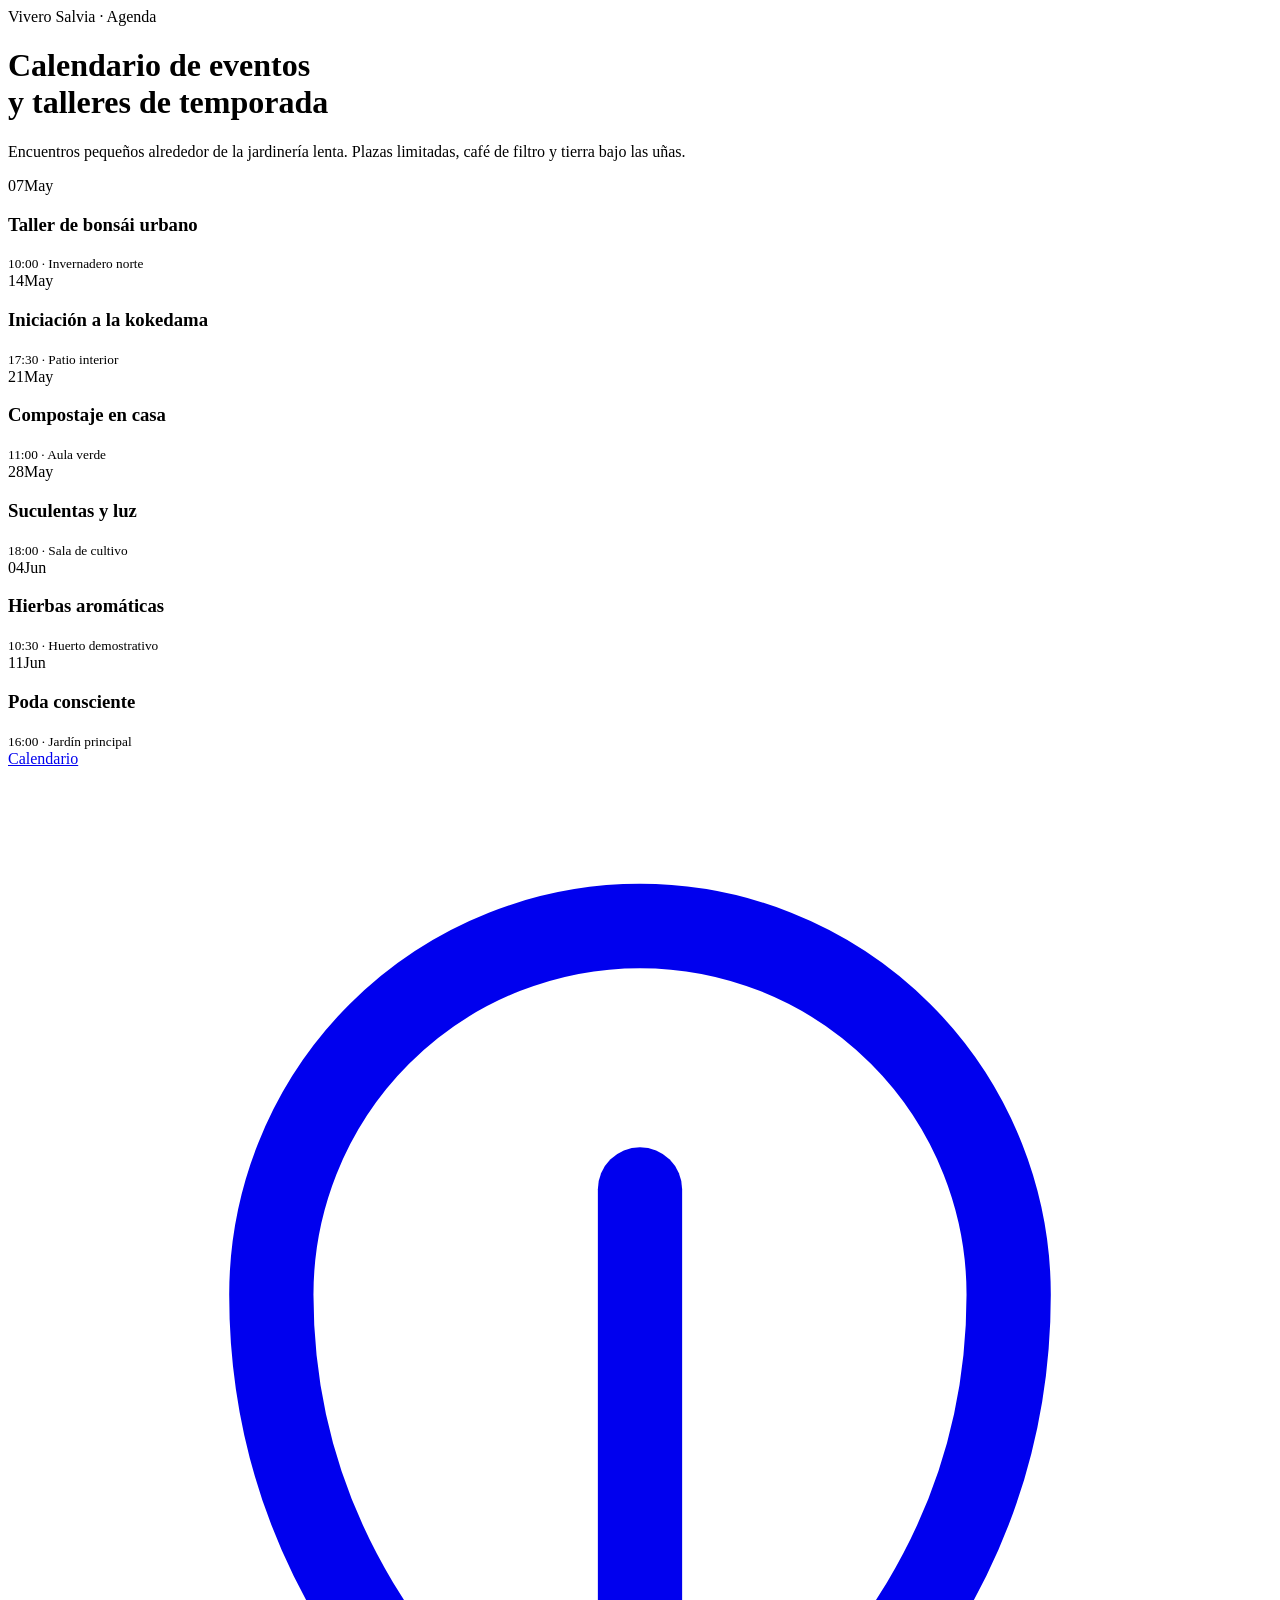
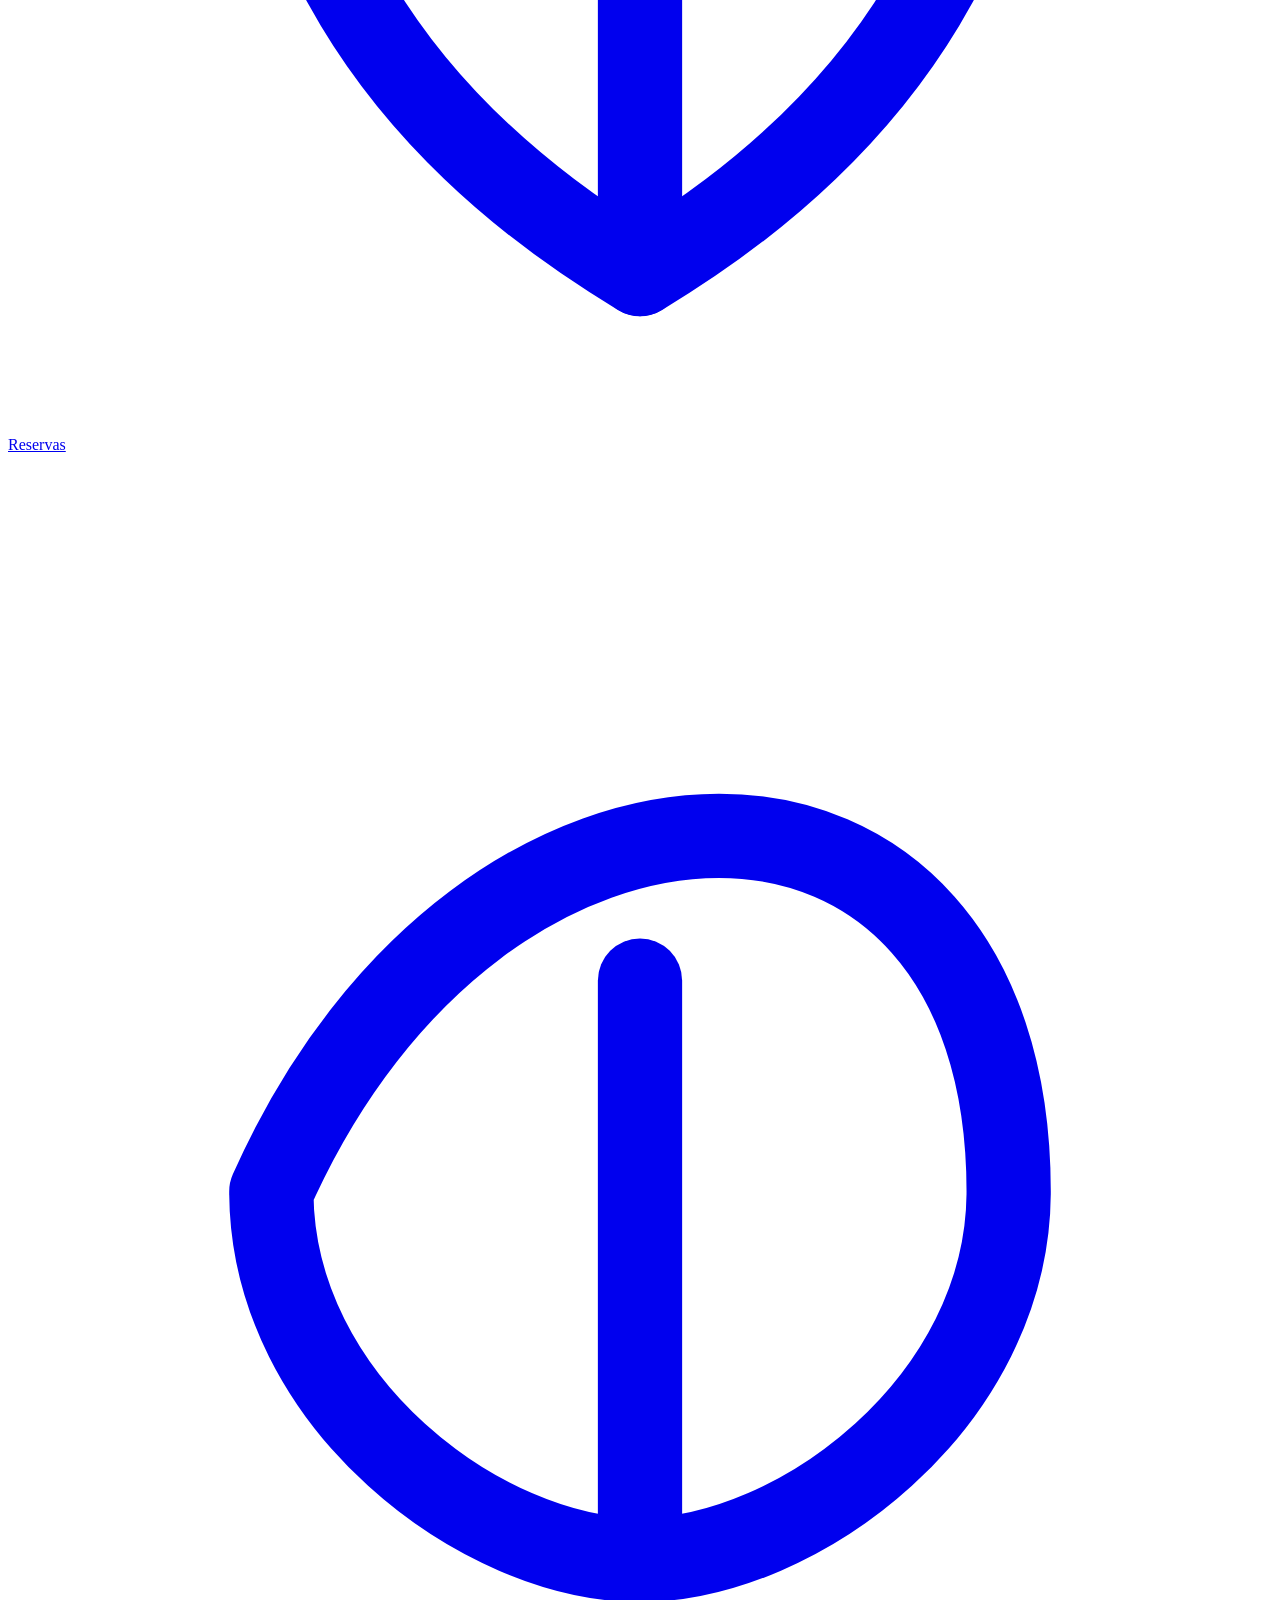
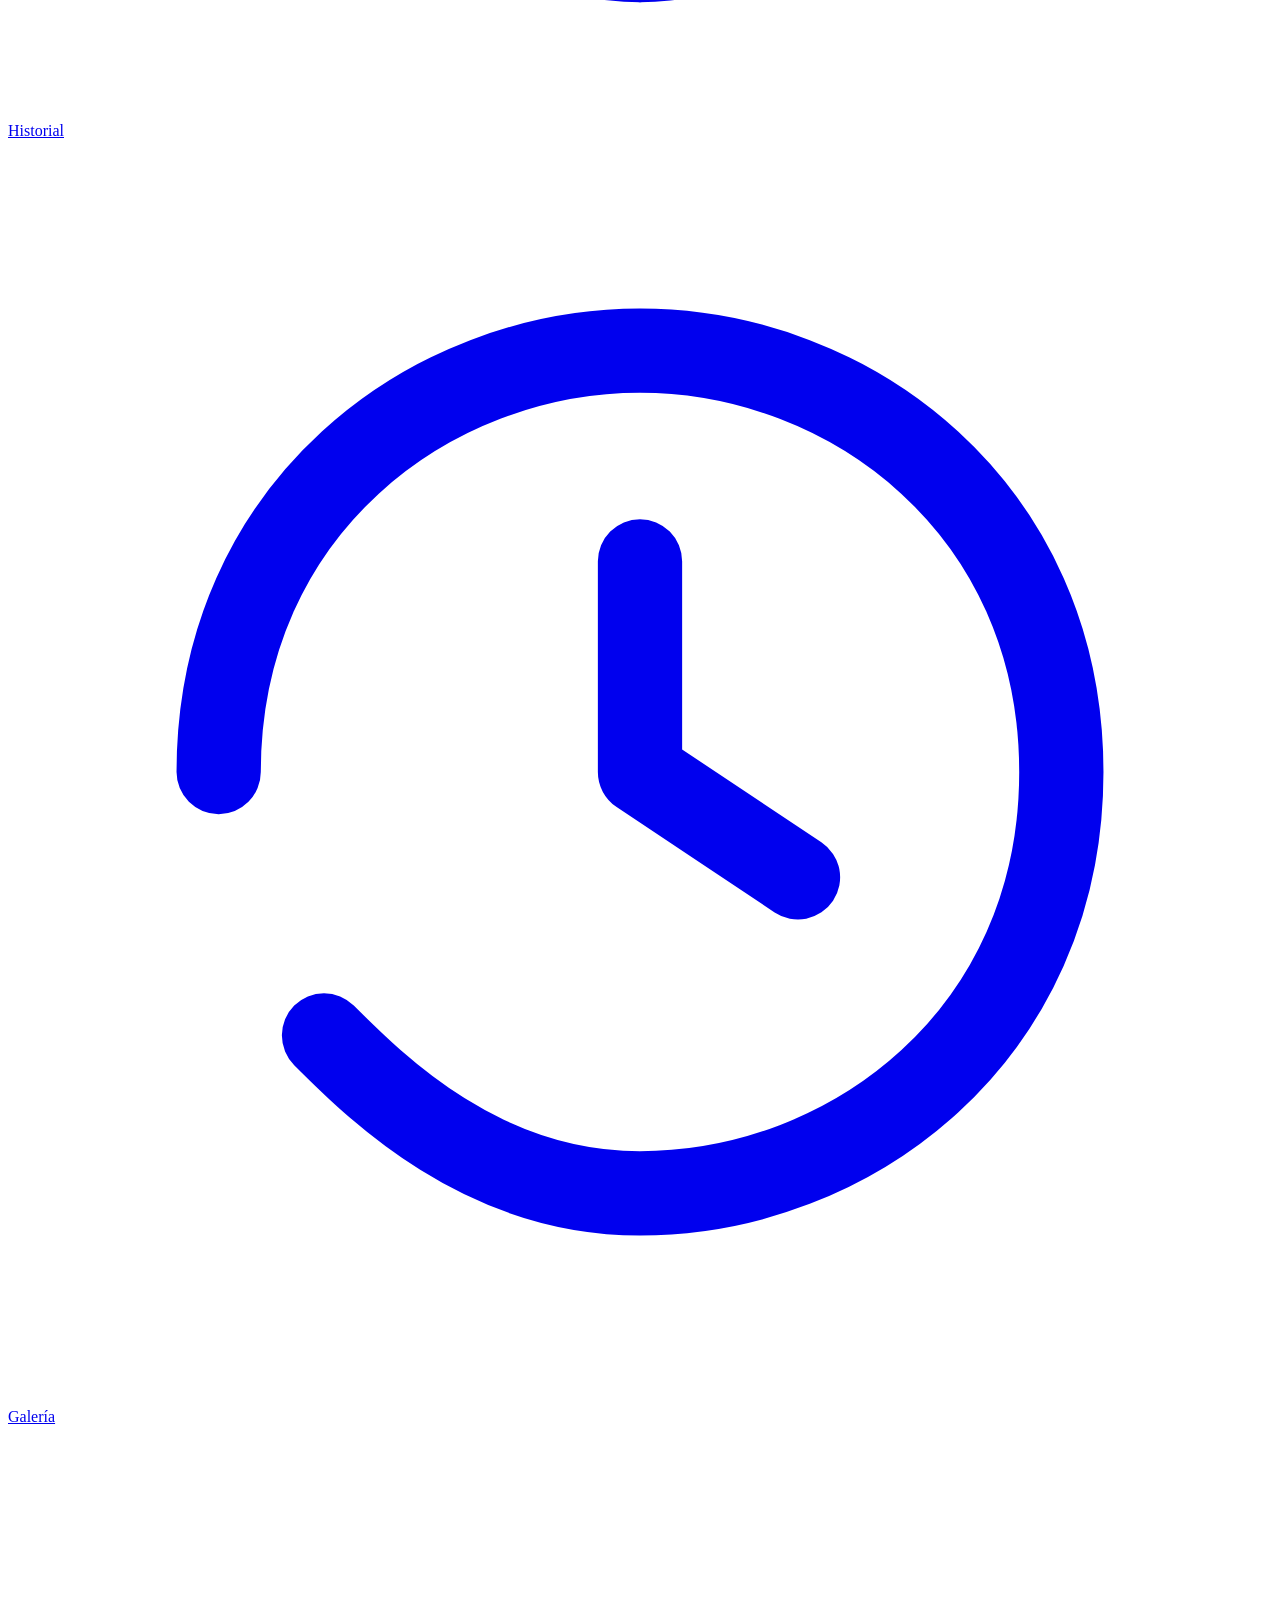
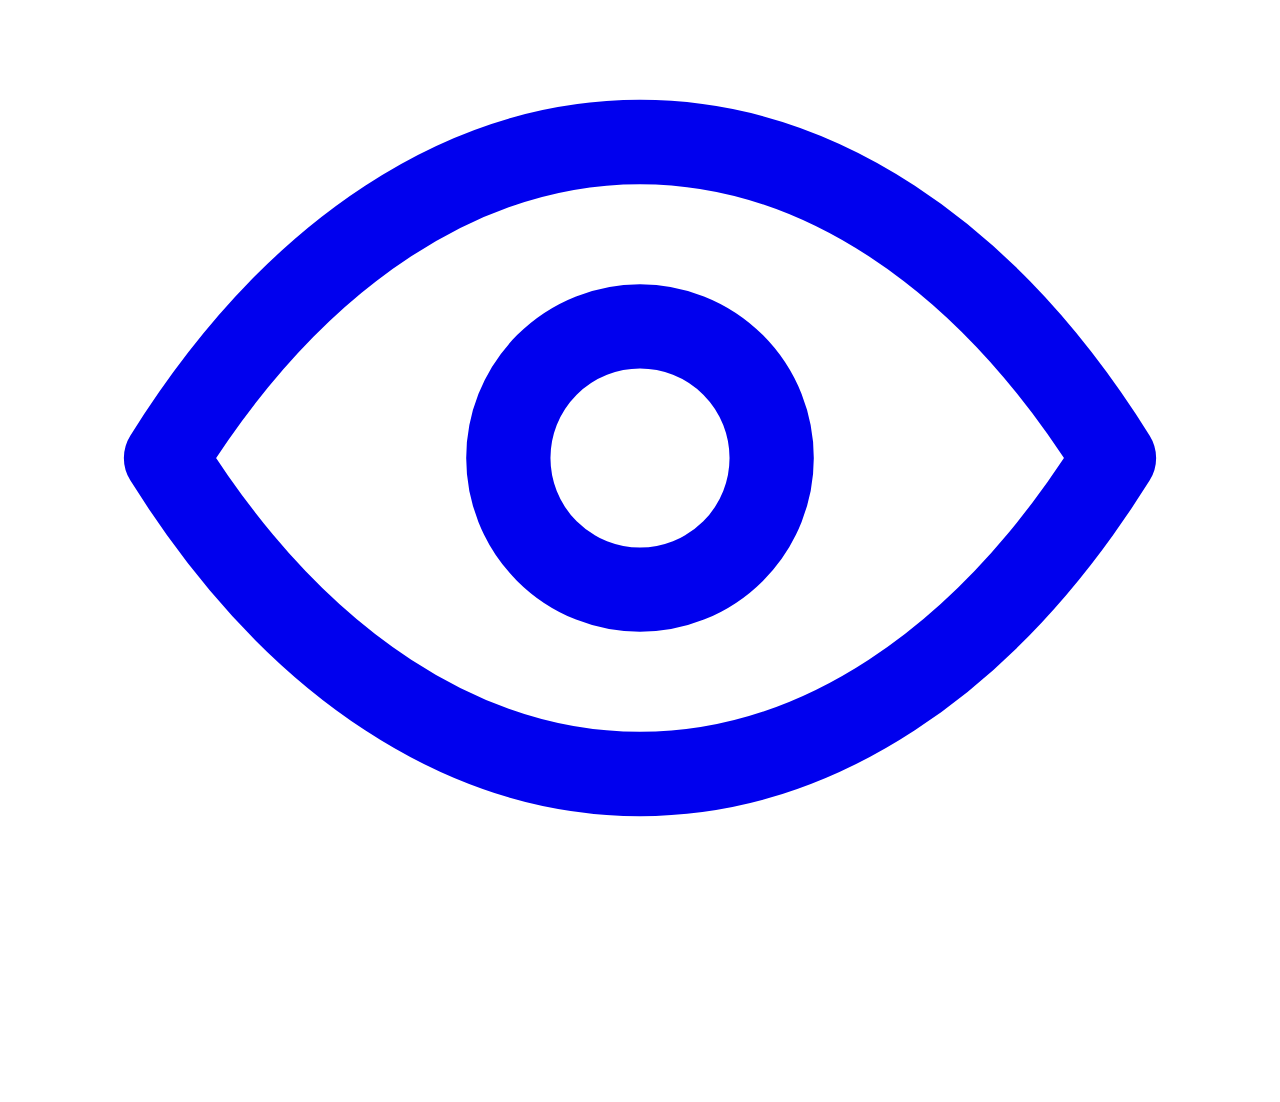
==== index.html @ 7352811c "parte de alma: calendario, formulario, historial, galeria" ====
<!DOCTYPE html>
<html lang="es">
<head>
<meta charset="UTF-8" />
<meta name="viewport" content="width=device-width,initial-scale=1" />
<title>Vivero Salvia · Calendario de Eventos</title>
<link rel="preconnect" href="https://fonts.googleapis.com">
<link rel="preconnect" href="https://fonts.gstatic.com" crossorigin>
<link href="https://fonts.googleapis.com/css2?family=Cormorant+Garamond:wght@400;500;600&family=Inter:wght@300;400;500&display=swap" rel="stylesheet">
<link rel="stylesheet" href="style.css" />
</head>
<body>
<main class="wrap section">
  <header class="hero">
    <span class="eyebrow">Vivero Salvia · Agenda</span>
    <h1>Calendario de eventos<br/>y talleres de temporada</h1>
    <p class="lead">Encuentros pequeños alrededor de la jardinería lenta. Plazas limitadas, café de filtro y tierra bajo las uñas.</p>
  </header>

  <section class="cal-grid">
    <article class="event">
      <div class="date"><span class="d">07</span><span class="m">May</span></div>
      <h3>Taller de bonsái urbano</h3>
      <small>10:00 · Invernadero norte</small>
    </article>
    <article class="event">
      <div class="date"><span class="d">14</span><span class="m">May</span></div>
      <h3>Iniciación a la kokedama</h3>
      <small>17:30 · Patio interior</small>
    </article>
    <article class="event">
      <div class="date"><span class="d">21</span><span class="m">May</span></div>
      <h3>Compostaje en casa</h3>
      <small>11:00 · Aula verde</small>
    </article>
    <article class="event">
      <div class="date"><span class="d">28</span><span class="m">May</span></div>
      <h3>Suculentas y luz</h3>
      <small>18:00 · Sala de cultivo</small>
    </article>
    <article class="event">
      <div class="date"><span class="d">04</span><span class="m">Jun</span></div>
      <h3>Hierbas aromáticas</h3>
      <small>10:30 · Huerto demostrativo</small>
    </article>
    <article class="event">
      <div class="date"><span class="d">11</span><span class="m">Jun</span></div>
      <h3>Poda consciente</h3>
      <small>16:00 · Jardín principal</small>
    </article>
  </section>
</main>

<!--#NAV-->
<nav class="nav" aria-label="Navegación principal">
  <a href="index.html" aria-label="Calendario">
    <span class="tip">Calendario</span>
    <svg viewBox="0 0 24 24" fill="none" stroke="currentColor" stroke-width="1.6" stroke-linecap="round" stroke-linejoin="round"><path d="M12 21c-5-3-7-7-7-11a7 7 0 0114 0c0 4-2 8-7 11z"/><path d="M12 21V8"/></svg>
  </a>
  <a href="reservas.html" aria-label="Reservas">
    <span class="tip">Reservas</span>
    <svg viewBox="0 0 24 24" fill="none" stroke="currentColor" stroke-width="1.6" stroke-linecap="round" stroke-linejoin="round"><path d="M5 14c4-9 14-9 14 0 0 4-4 7-7 7s-7-3-7-7z"/><path d="M12 21V10"/></svg>
  </a>
  <a href="historial.html" aria-label="Historial">
    <span class="tip">Historial</span>
    <svg viewBox="0 0 24 24" fill="none" stroke="currentColor" stroke-width="1.6" stroke-linecap="round" stroke-linejoin="round"><path d="M4 12c0-5 4-8 8-8s8 3 8 8-4 8-8 8c-3 0-5-2-6-3"/><path d="M12 8v4l3 2"/></svg>
  </a>
  <a href="galeria.html" aria-label="Galería">
    <span class="tip">Galería</span>
    <svg viewBox="0 0 24 24" fill="none" stroke="currentColor" stroke-width="1.6" stroke-linecap="round" stroke-linejoin="round"><path d="M3 12c5-8 13-8 18 0-5 8-13 8-18 0z"/><circle cx="12" cy="12" r="2.5"/></svg>
  </a>
</nav>
<script src="app.js"></script>
</body>
</html>
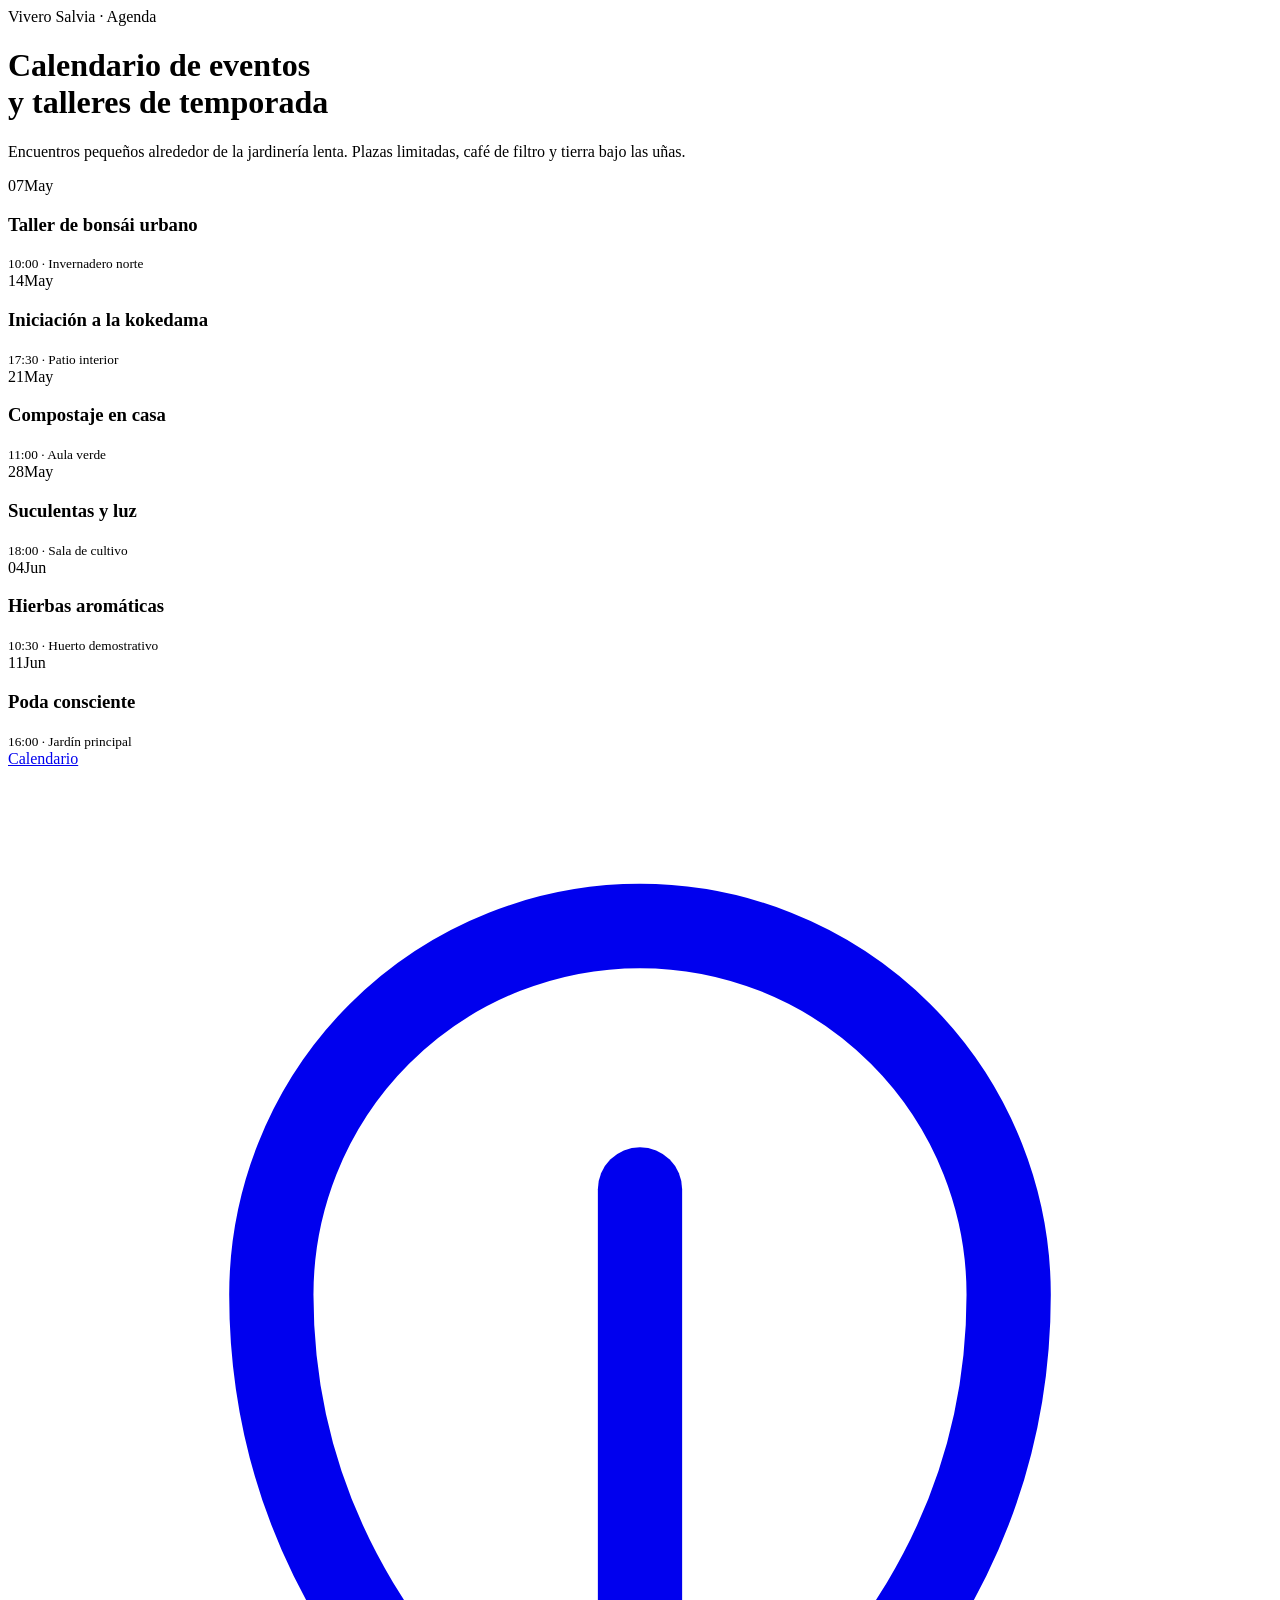
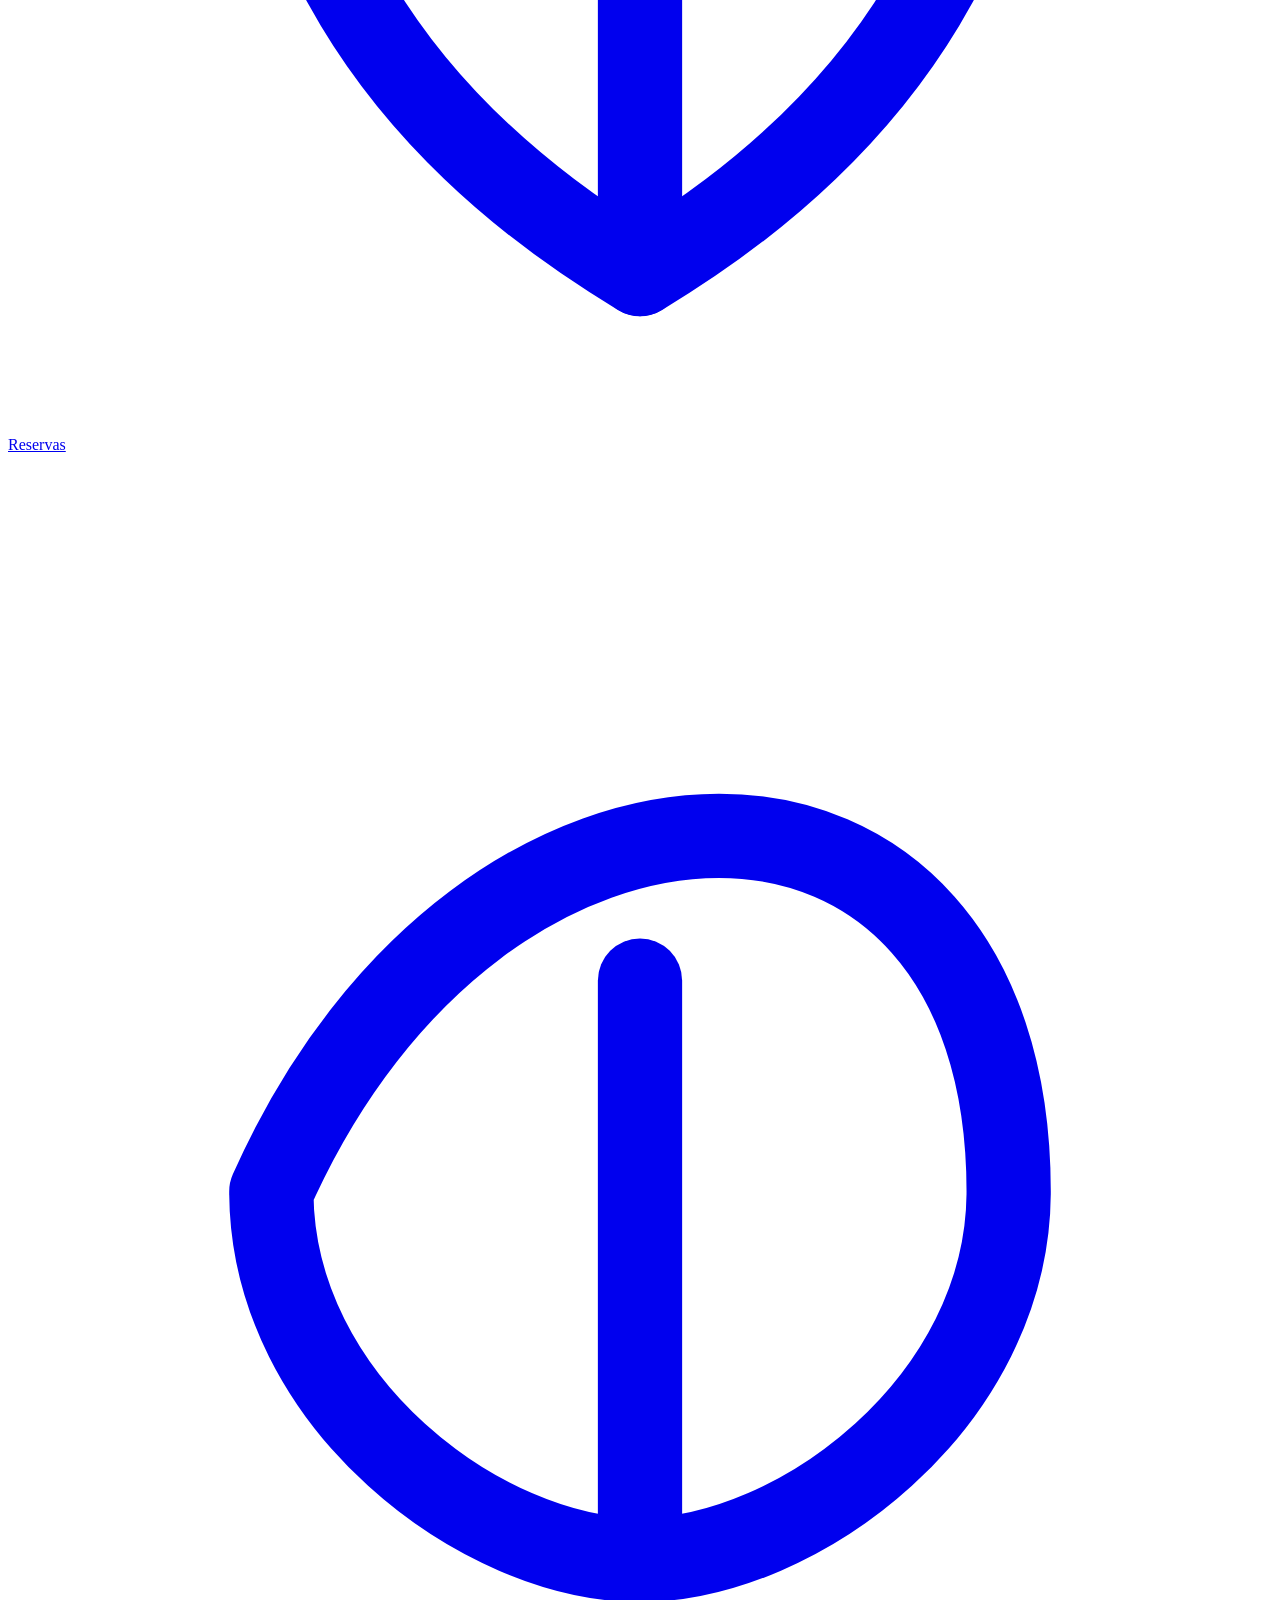
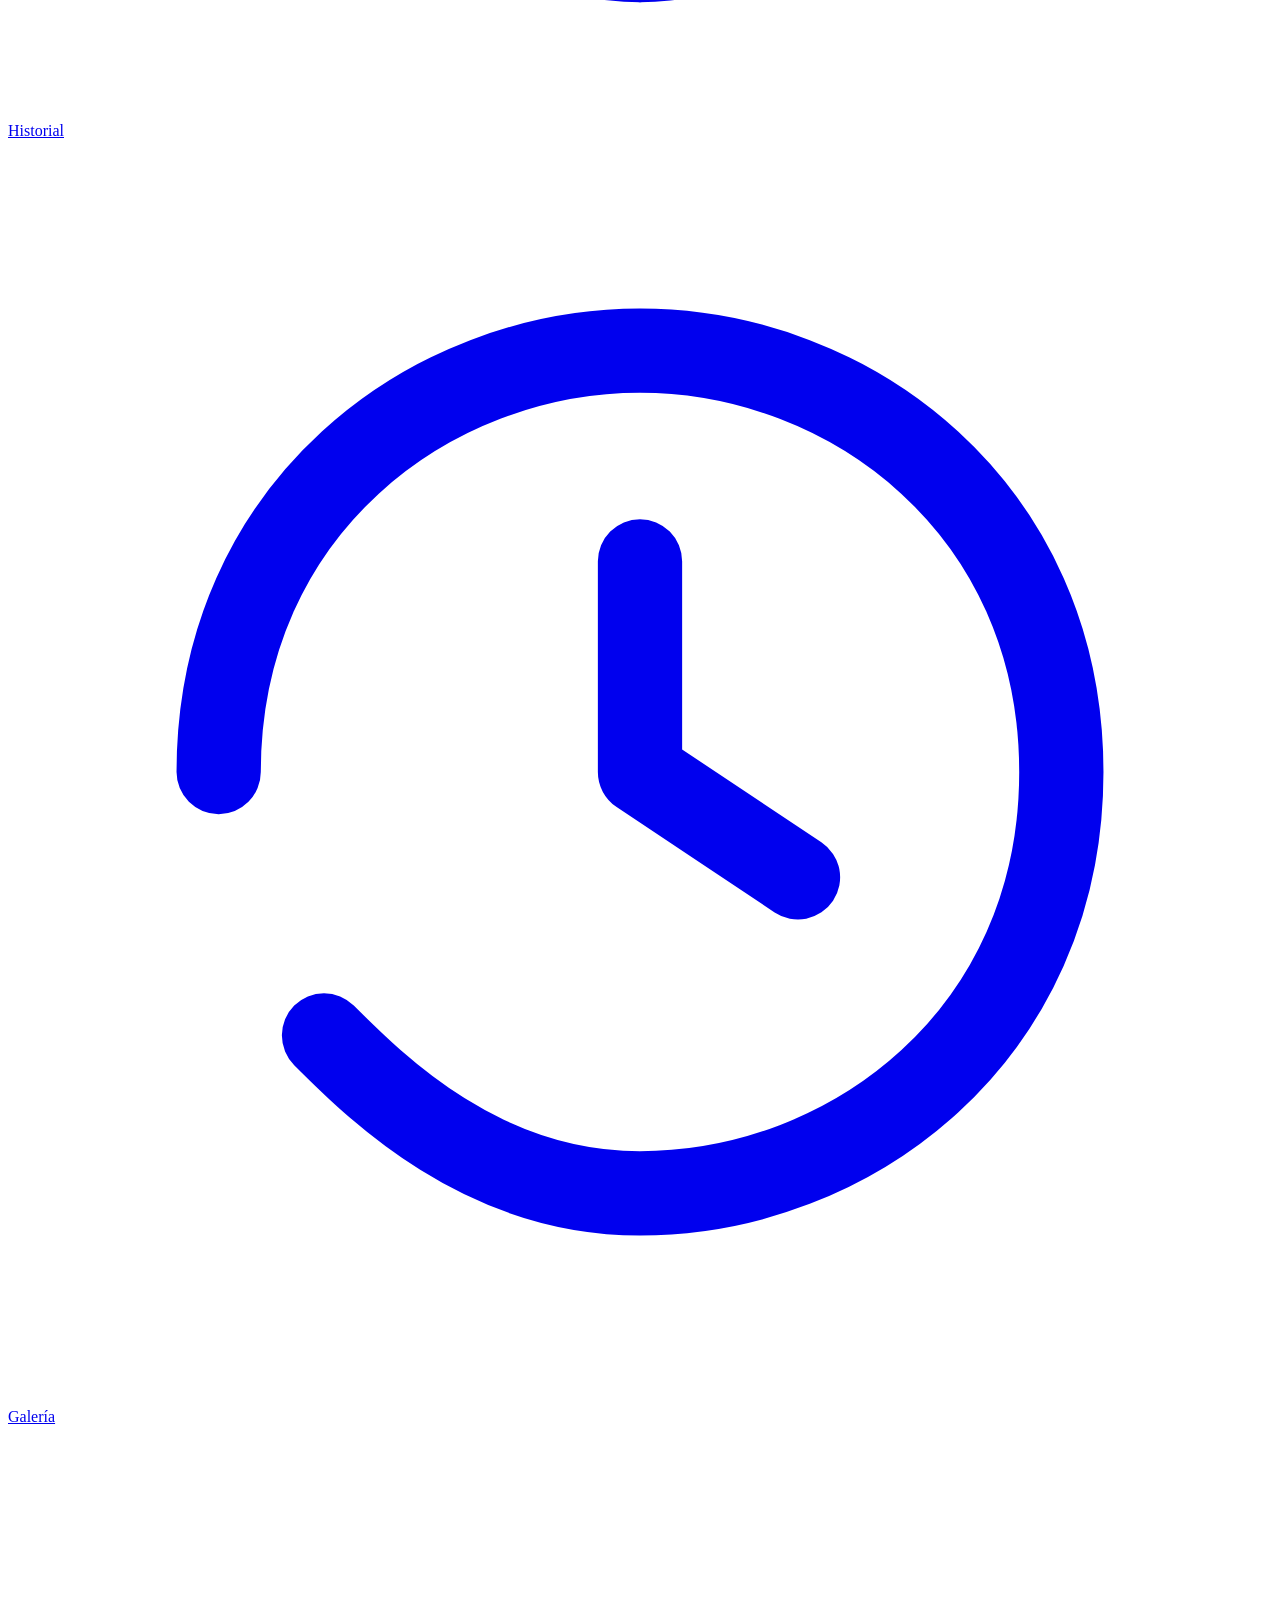
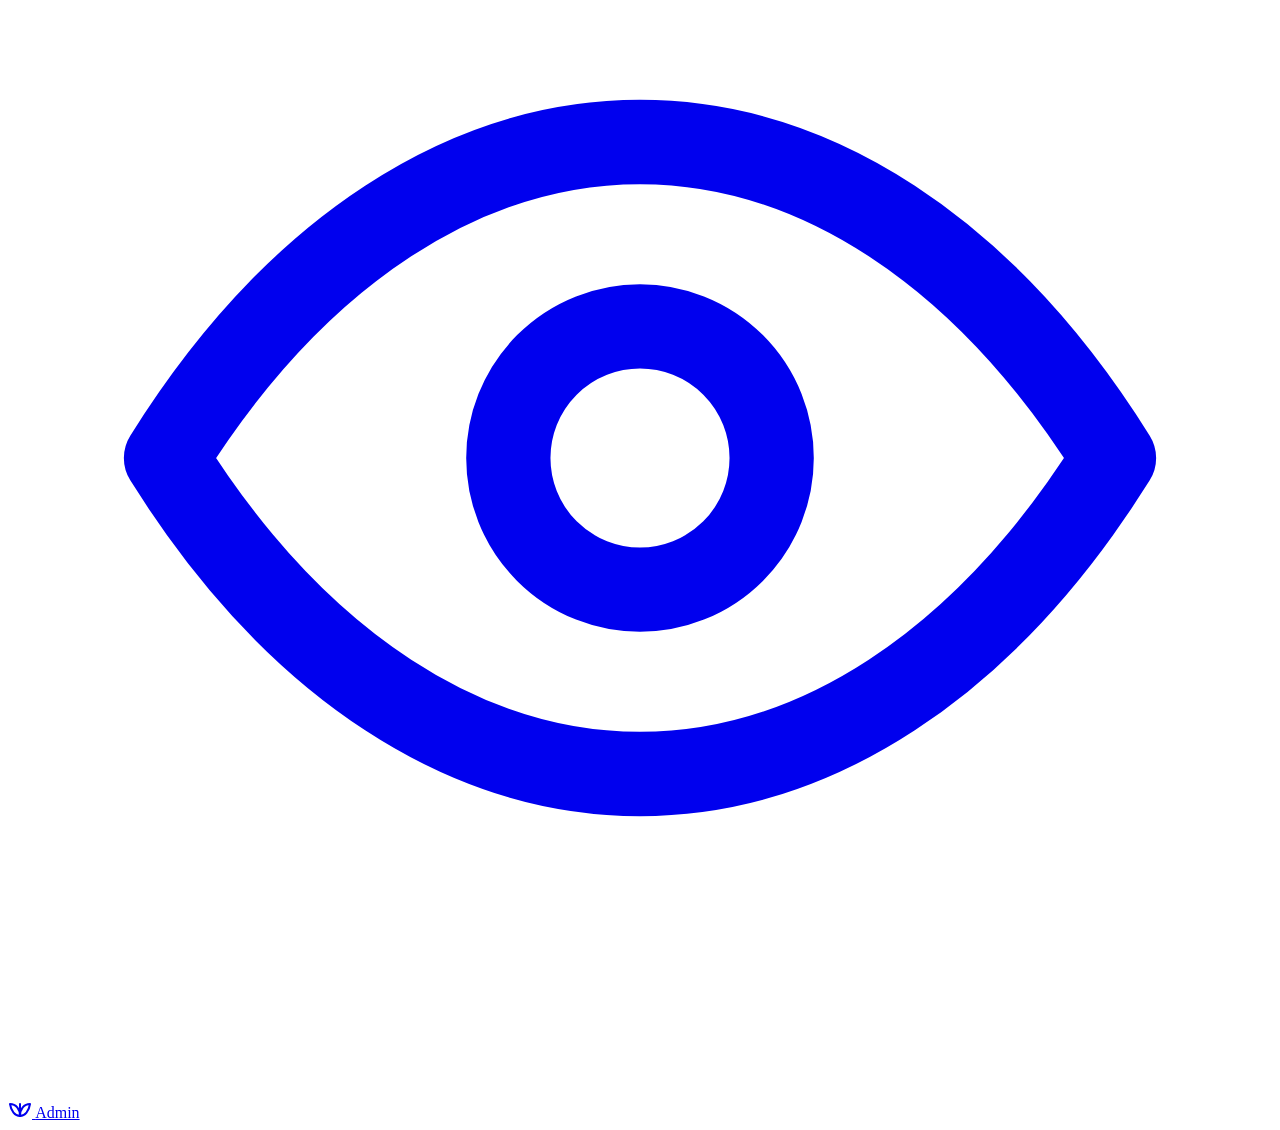
==== commit cd01865f: "boton agregadado para cambiar entre paginas" ====
--- a/index.html
+++ b/index.html
@@ -71,5 +71,11 @@
   </a>
 </nav>
 <script src="app.js"></script>
+<a href="dashboard.html" class="floating-btn" aria-label="Ir al panel de administración">
+  <svg width="24" height="24" viewBox="0 0 24 24" fill="none" stroke="currentColor" stroke-width="2" stroke-linecap="round" stroke-linejoin="round">
+    <path d="M12 22c0-7 4-12 10-12-1 7-5 12-10 12Z"/><path d="M12 22C12 15 8 10 2 10c1 7 5 12 10 12Z"/><path d="M12 22V10"/>
+  </svg>
+  <span>Admin</span>
+</a>
 </body>
 </html>
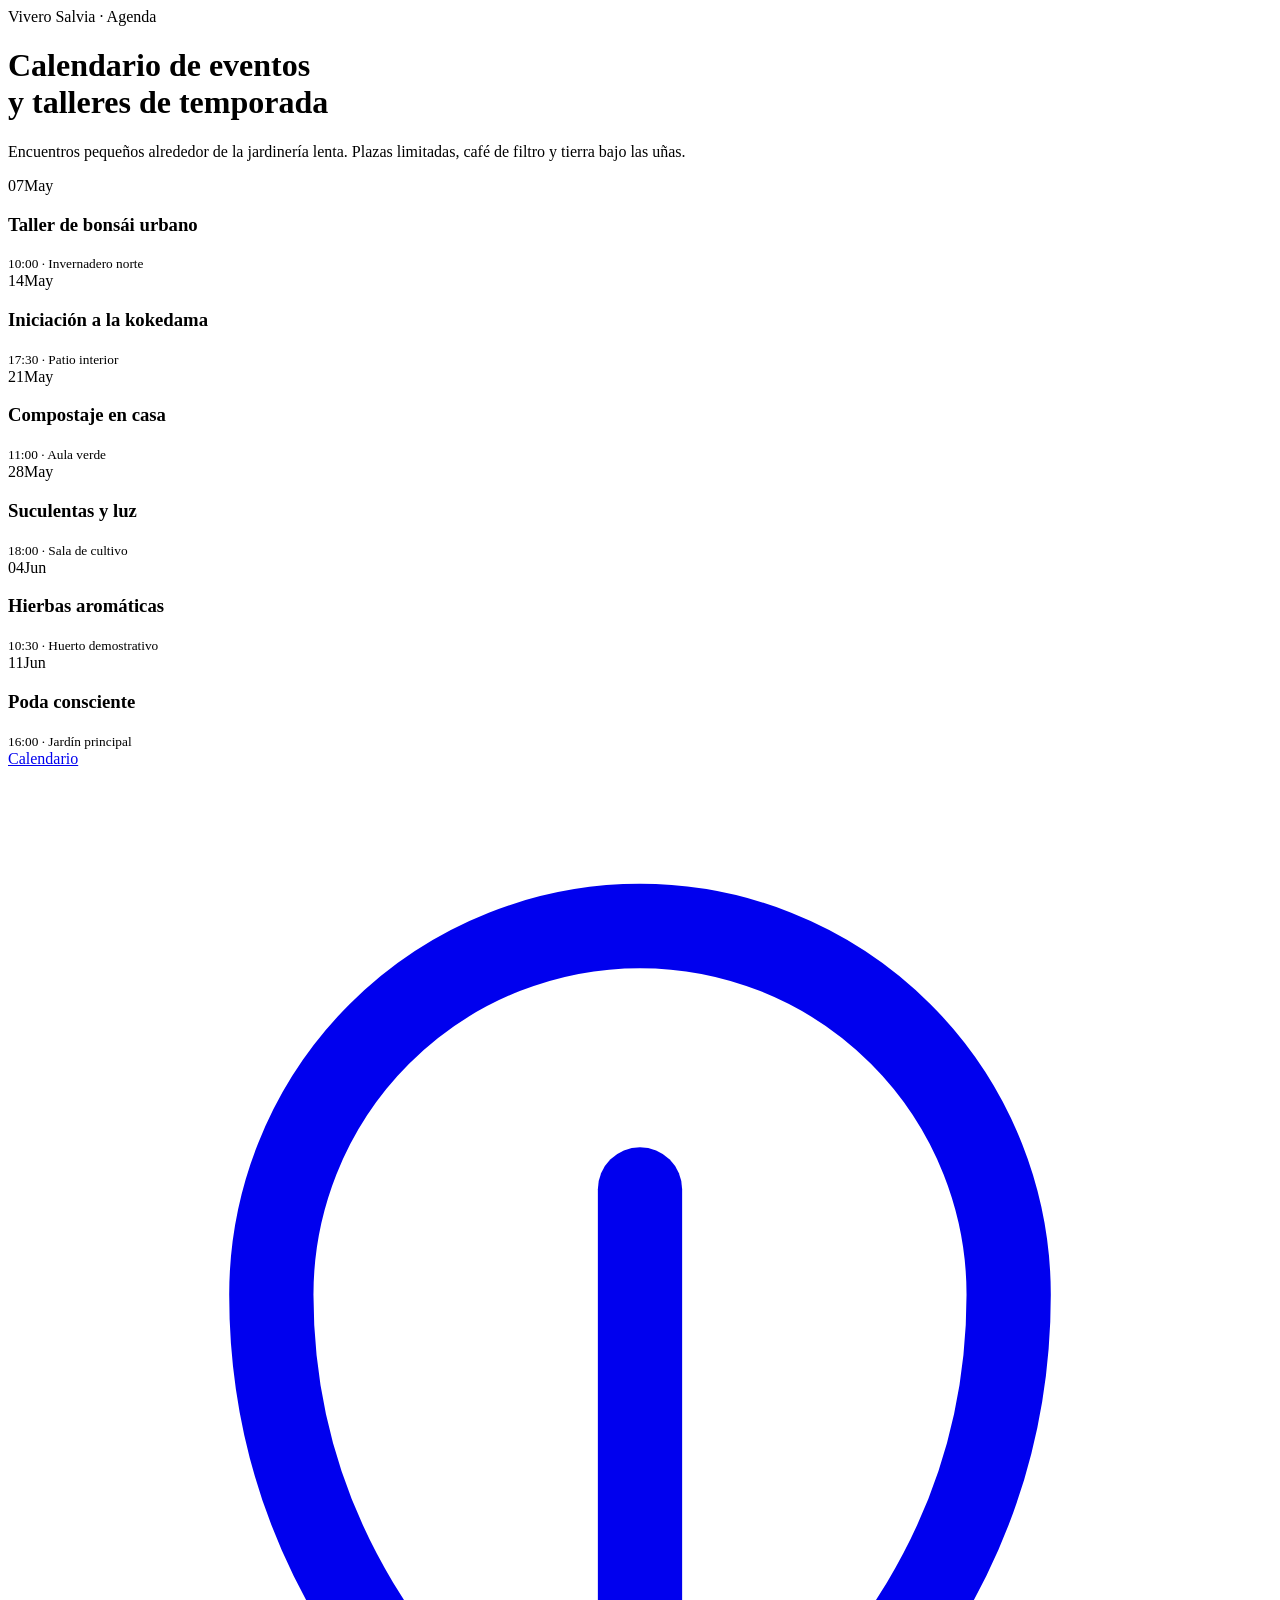
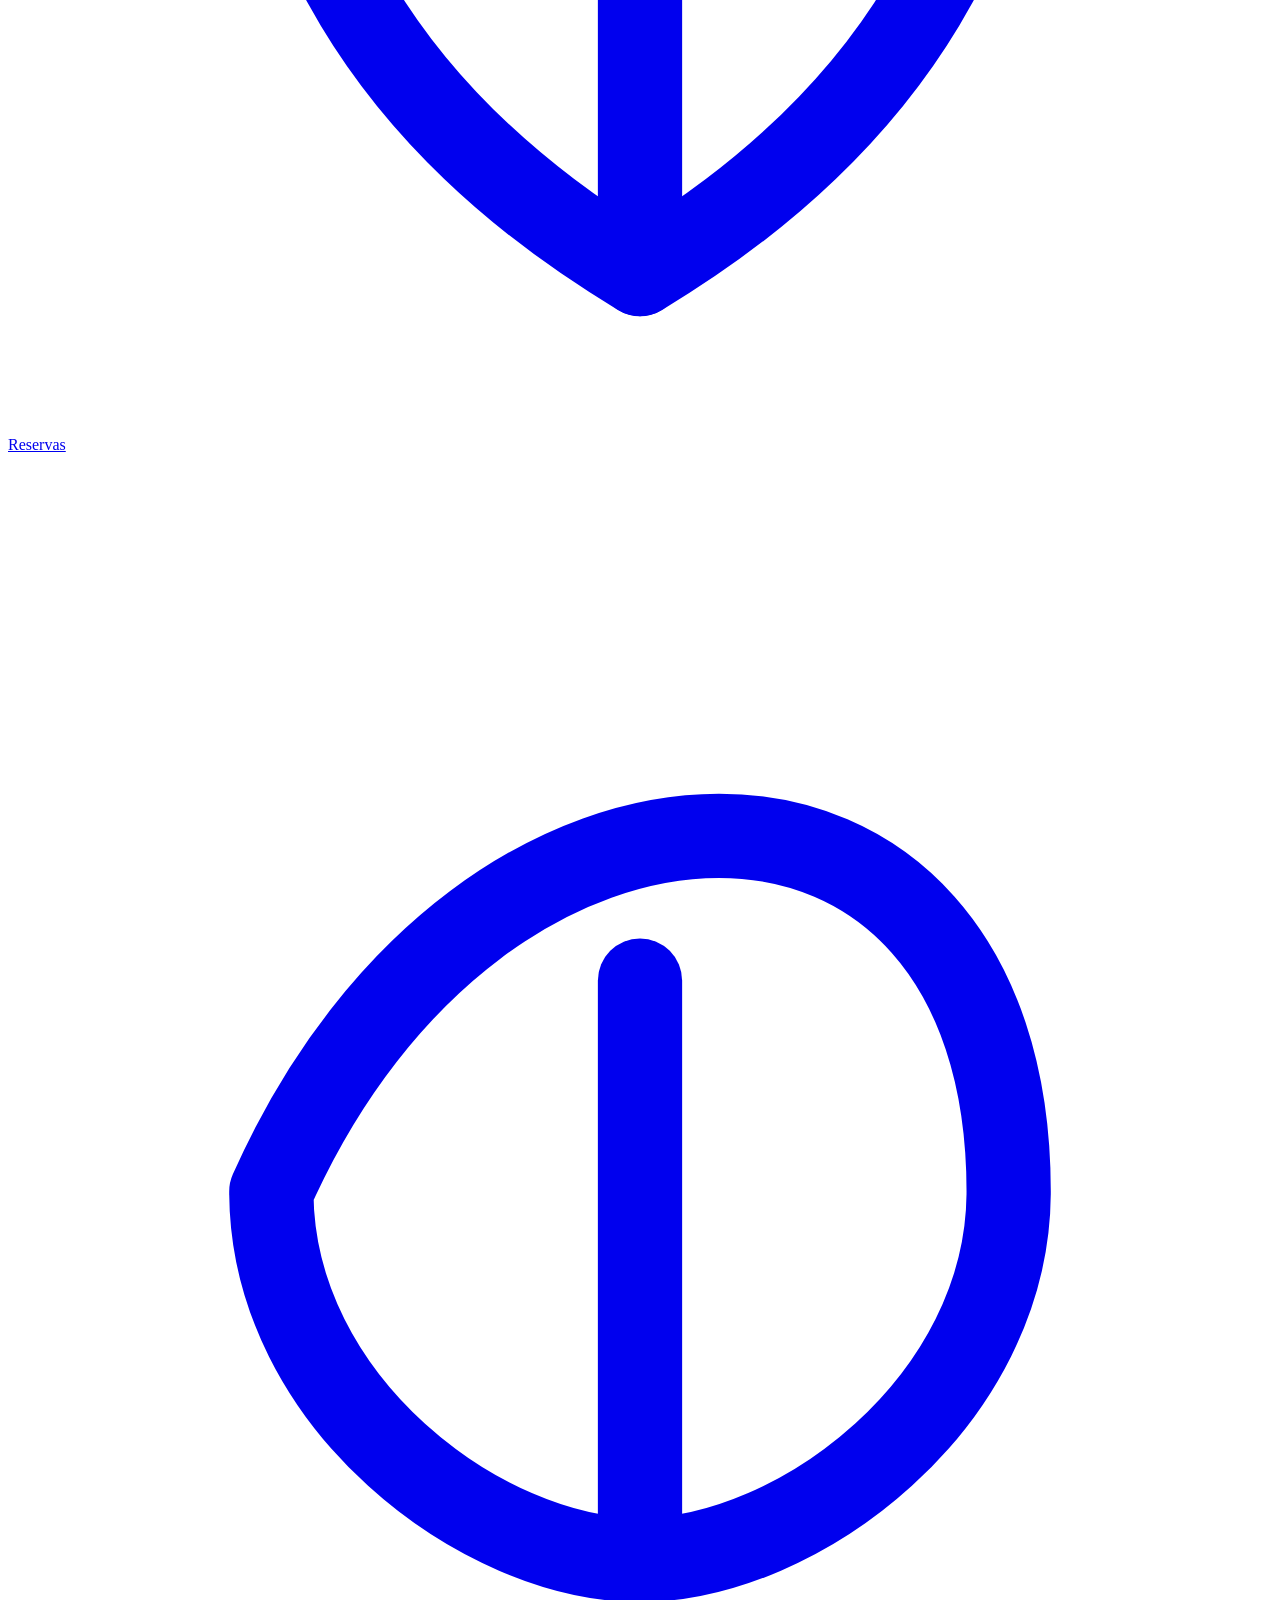
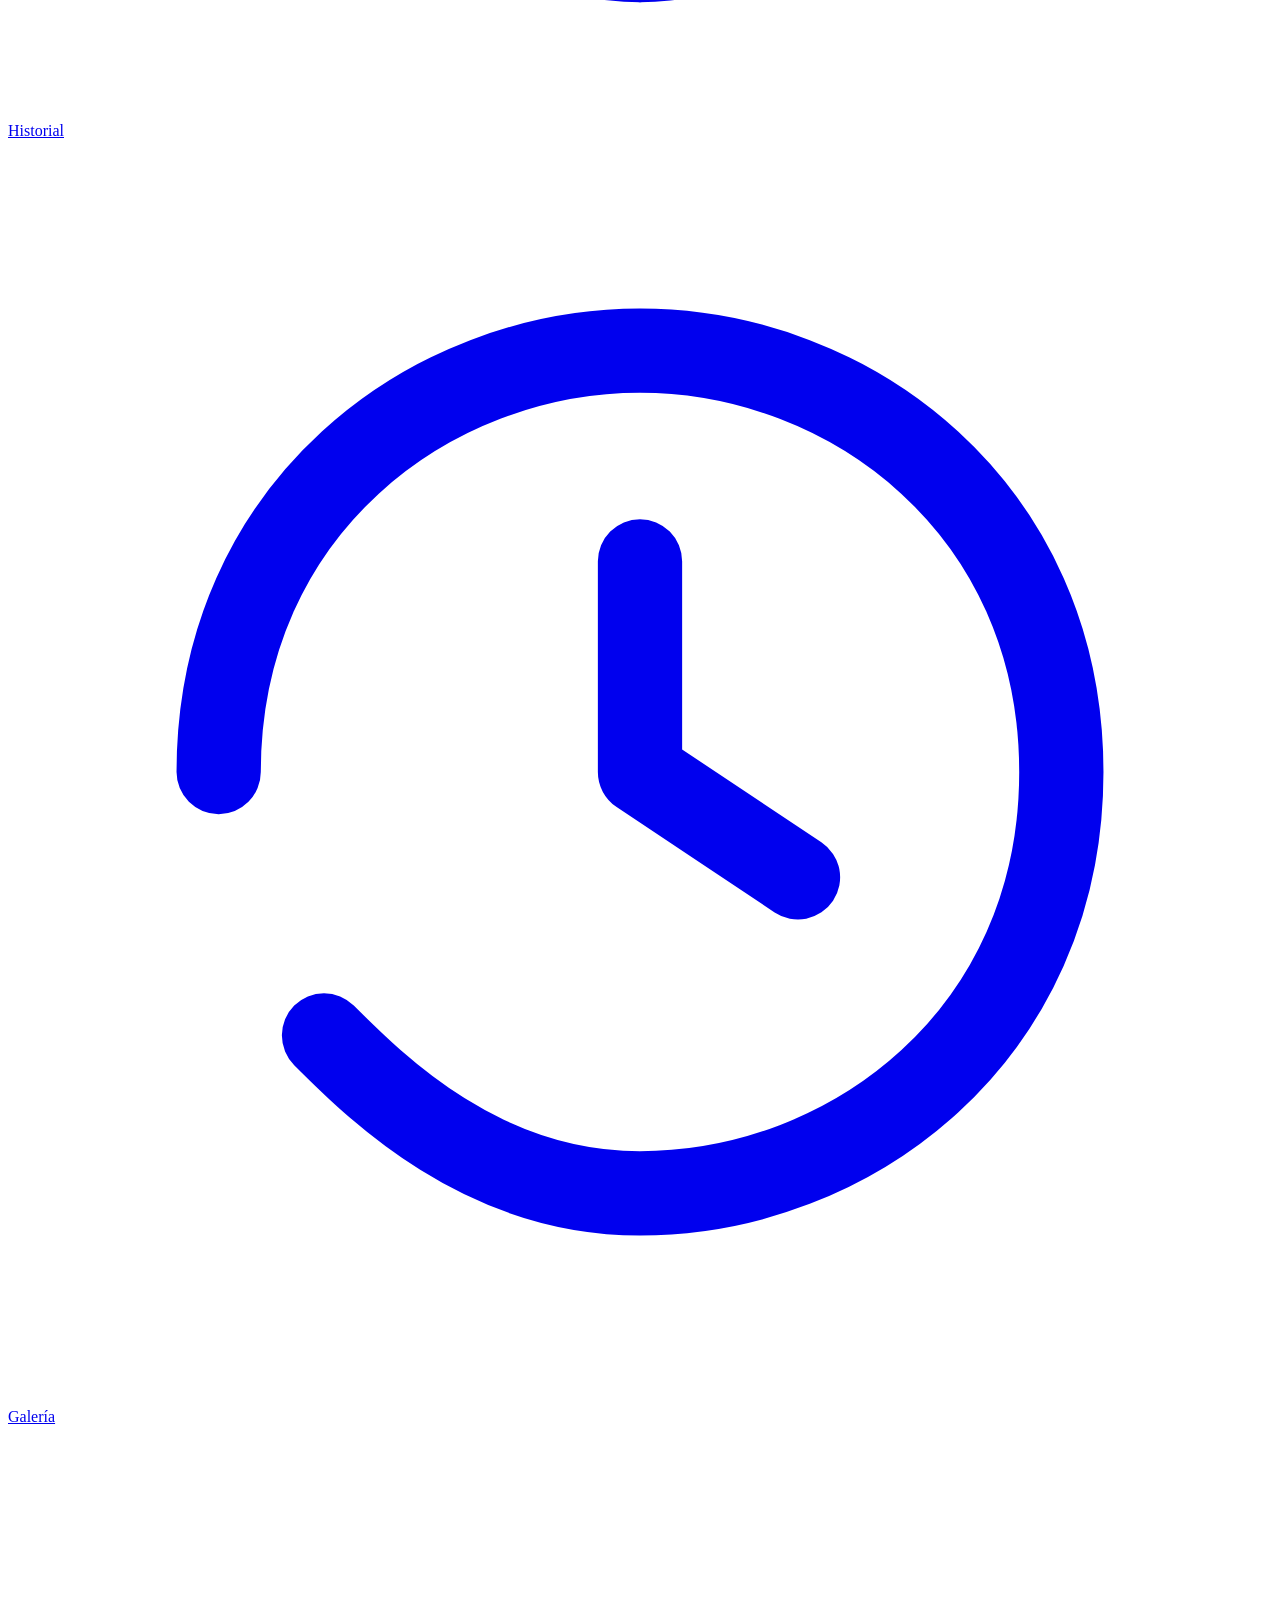
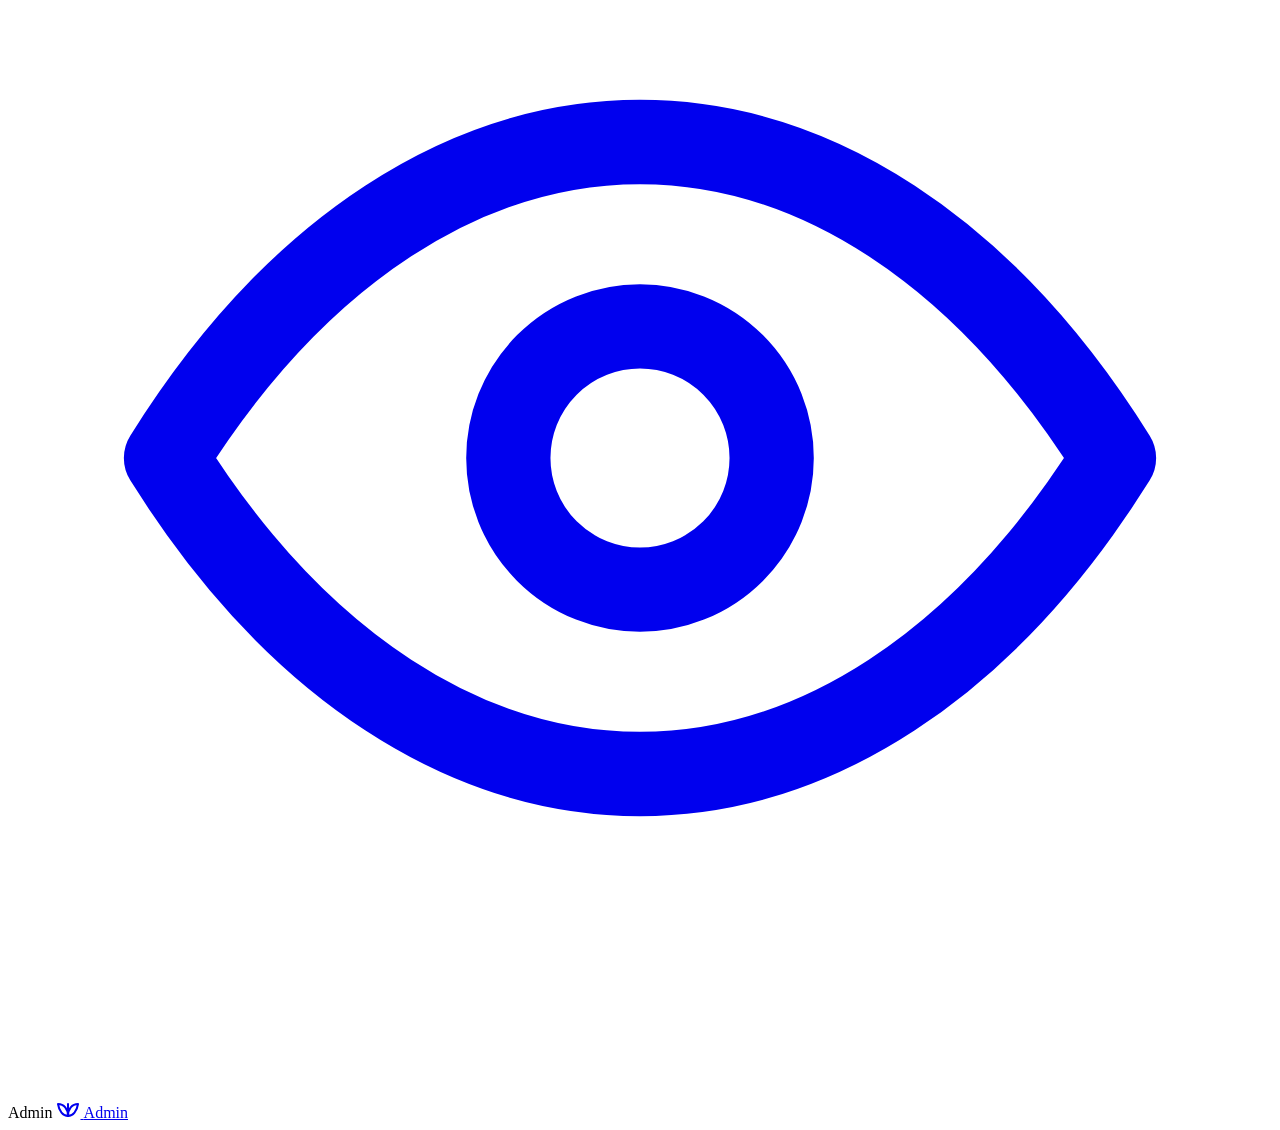
==== commit 43534d97: "boton" ====
--- a/index.html
+++ b/index.html
@@ -71,6 +71,8 @@
   </a>
 </nav>
 <script src="app.js"></script>
+  <span>Admin</span>
+</a>
 <a href="dashboard.html" class="floating-btn" aria-label="Ir al panel de administración">
   <svg width="24" height="24" viewBox="0 0 24 24" fill="none" stroke="currentColor" stroke-width="2" stroke-linecap="round" stroke-linejoin="round">
     <path d="M12 22c0-7 4-12 10-12-1 7-5 12-10 12Z"/><path d="M12 22C12 15 8 10 2 10c1 7 5 12 10 12Z"/><path d="M12 22V10"/>
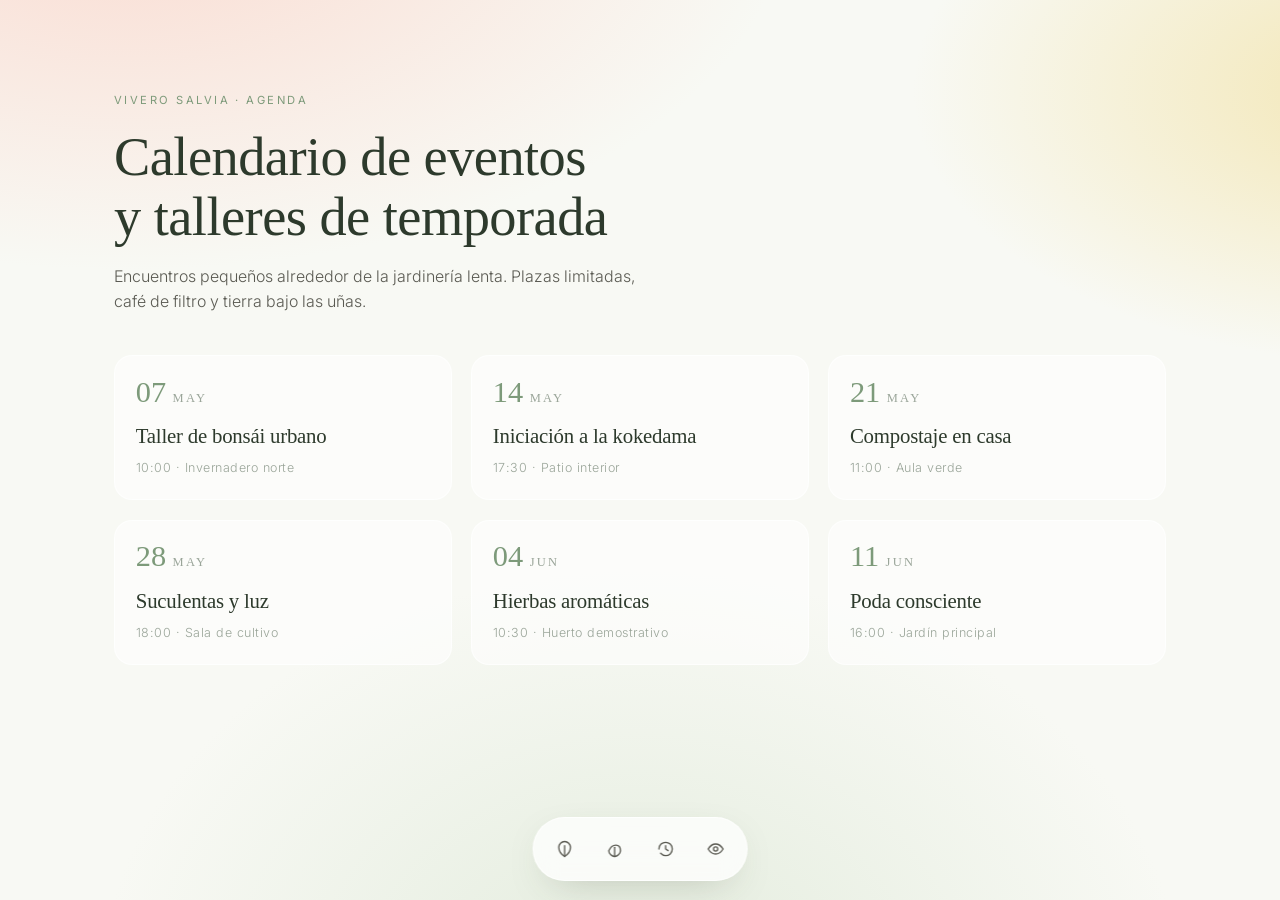
==== commit 63435280: "agrege styles" ====
--- a/index.html
+++ b/index.html
@@ -7,7 +7,7 @@
 <link rel="preconnect" href="https://fonts.googleapis.com">
 <link rel="preconnect" href="https://fonts.gstatic.com" crossorigin>
 <link href="https://fonts.googleapis.com/css2?family=Cormorant+Garamond:wght@400;500;600&family=Inter:wght@300;400;500&display=swap" rel="stylesheet">
-<link rel="stylesheet" href="style.css" />
+<link rel="stylesheet" href="style (1).css" />
 </head>
 <body>
 <main class="wrap section">
@@ -71,13 +71,5 @@
   </a>
 </nav>
 <script src="app.js"></script>
-  <span>Admin</span>
-</a>
-<a href="dashboard.html" class="floating-btn" aria-label="Ir al panel de administración">
-  <svg width="24" height="24" viewBox="0 0 24 24" fill="none" stroke="currentColor" stroke-width="2" stroke-linecap="round" stroke-linejoin="round">
-    <path d="M12 22c0-7 4-12 10-12-1 7-5 12-10 12Z"/><path d="M12 22C12 15 8 10 2 10c1 7 5 12 10 12Z"/><path d="M12 22V10"/>
-  </svg>
-  <span>Admin</span>
-</a>
 </body>
 </html>
--- a/style (1).css
+++ b/style (1).css
@@ -0,0 +1,326 @@
+/* Vivero Salvia · estilos */
+*{box-sizing:border-box;margin:0;padding:0}
+html,body{background:#f4efe6;color:#3a3a32;font-family:'Inter',system-ui,sans-serif;font-weight:300;-webkit-font-smoothing:antialiased}
+a{color:inherit;text-decoration:none}
+img{max-width:100%;display:block}
+
+.wrap{max-width:1100px;margin:0 auto;padding:0 1.5rem}
+.section{padding:3rem 1.5rem 7rem}
+
+/* Hero */
+.hero{padding:2.5rem 0 2.5rem;text-align:left;max-width:760px}
+.eyebrow{display:inline-block;font-size:.7rem;letter-spacing:.22em;text-transform:uppercase;color:#7d9a7a;margin-bottom:1.2rem;font-weight:400}
+.hero h1{font-family:'Cormorant Garamond',serif;font-weight:500;font-size:clamp(2rem,4.5vw,3.4rem);line-height:1.1;letter-spacing:-.01em;color:#2d3a2c;margin-bottom:1rem}
+.hero .lead{font-size:1rem;line-height:1.6;color:#5a5a52;max-width:540px}
+
+/* Glass card */
+.glass{background:rgba(255,255,255,.55);backdrop-filter:blur(8px);-webkit-backdrop-filter:blur(8px);border:1px solid rgba(255,255,255,.7);border-radius:18px;box-shadow:0 6px 30px -18px rgba(60,70,50,.25)}
+
+/* Calendario */
+.cal-grid{display:grid;grid-template-columns:repeat(auto-fill,minmax(260px,1fr));gap:1.2rem}
+.event{background:rgba(255,255,255,.55);border:1px solid rgba(255,255,255,.7);border-radius:18px;padding:1.3rem;transition:transform .35s ease,box-shadow .35s ease}
+.event:hover{transform:translateY(-3px);box-shadow:0 12px 30px -18px rgba(60,70,50,.3)}
+.event .date{display:inline-flex;align-items:baseline;gap:.4rem;color:#7d9a7a;font-family:'Cormorant Garamond',serif;margin-bottom:.6rem}
+.event .date .d{font-size:1.9rem;font-weight:500;line-height:1}
+.event .date .m{font-size:.78rem;letter-spacing:.18em;text-transform:uppercase;color:#9aa599}
+.event h3{font-family:'Cormorant Garamond',serif;font-weight:500;font-size:1.3rem;color:#2d3a2c;margin:.2rem 0 .3rem}
+.event small{color:#9aa599;font-size:.78rem;letter-spacing:.04em}
+
+/* Galería */
+.gal{display:grid;grid-template-columns:repeat(auto-fill,minmax(240px,1fr));gap:1.2rem}
+.plant{background:rgba(255,255,255,.55);border:1px solid rgba(255,255,255,.7);border-radius:18px;overflow:hidden;display:flex;flex-direction:column;transition:transform .35s ease,box-shadow .35s ease}
+.plant:hover{transform:translateY(-3px);box-shadow:0 12px 30px -18px rgba(60,70,50,.3)}
+.plant .img{aspect-ratio:1/1;background:#eee6d6;display:flex;align-items:center;justify-content:center;border-radius:18px 18px 0 0}
+.plant.coral .img{background:#f3d9d2}
+.plant.crema .img{background:#f1e8c9}
+.plant .body{padding:1.1rem 1.2rem 1.3rem}
+.plant h3{font-family:'Cormorant Garamond',serif;font-weight:500;font-size:1.2rem;color:#2d3a2c;margin-bottom:.15rem}
+.plant .lat{display:block;font-style:italic;color:#9aa599;font-size:.78rem;margin-bottom:.5rem}
+.plant .meta{display:flex;justify-content:space-between;align-items:center;padding-top:.7rem;border-top:1px solid rgba(0,0,0,.06)}
+.plant .price{font-family:'Cormorant Garamond',serif;font-size:1.15rem;color:#7d9a7a}
+.plant .care{font-size:.7rem;letter-spacing:.14em;text-transform:uppercase;color:#9aa599}
+
+/* Historial */
+.log{padding:.4rem 0;display:flex;flex-direction:column}
+.log-item{display:grid;grid-template-columns:140px 1fr auto;gap:1rem;align-items:center;padding:1rem 1.4rem;border-bottom:1px solid rgba(0,0,0,.06)}
+.log-item:last-child{border-bottom:none}
+.log-item time{font-family:'Cormorant Garamond',serif;color:#7d9a7a;font-size:.95rem;letter-spacing:.02em}
+.log-item .desc{display:flex;flex-direction:column;gap:.2rem}
+.log-item .desc strong{font-weight:500;color:#2d3a2c;font-family:'Inter',sans-serif;font-size:.95rem}
+.log-item .desc span{color:#9aa599;font-size:.8rem}
+.tag{font-size:.68rem;letter-spacing:.18em;text-transform:uppercase;padding:.35rem .7rem;border-radius:999px;background:rgba(0,0,0,.06);color:#5a5a52}
+.tag.in{background:#e1ecdc;color:#4f6a4a}
+.tag.out{background:#f3d9d2;color:#a85e4d}
+
+@media (max-width:560px){
+  .log-item{grid-template-columns:1fr auto;gap:.4rem}
+  .log-item time{grid-column:1/-1;font-size:.82rem}
+}
+
+/* Navegación inferior */
+.nav{position:fixed;bottom:1.2rem;left:50%;transform:translateX(-50%);display:flex;gap:.4rem;background:rgba(255,255,255,.75);backdrop-filter:blur(12px);-webkit-backdrop-filter:blur(12px);border:1px solid rgba(255,255,255,.8);padding:.55rem;border-radius:999px;box-shadow:0 12px 40px -18px rgba(60,70,50,.35);z-index:50}
+.nav a{position:relative;width:44px;height:44px;display:flex;align-items:center;justify-content:center;border-radius:50%;color:#5a5a52;transition:background .25s ease,color .25s ease}
+.nav a:hover{background:#e1ecdc;color:#3d4a3a}
+.nav a svg{width:20px;height:20px}
+.nav .tip{position:absolute;bottom:calc(100% + 8px);left:50%;transform:translateX(-50%);background:#2d3a2c;color:#f4efe6;font-size:.68rem;letter-spacing:.12em;text-transform:uppercase;padding:.3rem .6rem;border-radius:6px;opacity:0;pointer-events:none;transition:opacity .2s ease;white-space:nowrap}
+.nav a:hover .tip{opacity:1}                          
+
+:root{ 
+  --sage-50:#f1f5ef;
+  --sage-100:#e3ecdd;
+  --sage-200:#c8d8bf;
+  --sage-300:#a9bf9d;
+  --sage-500:#7a9b6e;
+  --sage-700:#4f6b48;
+  --sage-900:#2e3f2a;
+  --cream:#fdfaf2;
+  --cream-2:#f7f1e1;
+  --yellow:#f3e6b3;
+  --coral:#f5b7a8;
+  --coral-soft:#fadcd2;
+  --bg:#f8f9f4;
+  --glass:rgba(255,255,255,0.55);
+  --glass-strong:rgba(255,255,255,0.75);
+  --border:rgba(122,155,110,0.18);
+  --shadow:0 8px 30px rgba(46,63,42,0.08);
+  --radius:18px;
+  --serif:'Cormorant Garamond', 'Playfair Display', Georgia, serif;
+  --sans:'Inter', system-ui, -apple-system, 'Segoe UI', sans-serif;
+}
+
+*{box-sizing:border-box;margin:0;padding:0}
+html,body{height:100%}
+body{
+  font-family:var(--sans);
+  color:var(--sage-900);
+  background:
+    radial-gradient(1100px 600px at 10% -10%, var(--coral-soft) 0%, transparent 60%),
+    radial-gradient(900px 500px at 110% 10%, var(--yellow) 0%, transparent 55%),
+    radial-gradient(900px 700px at 50% 110%, var(--sage-100) 0%, transparent 60%),
+    var(--bg);
+  background-attachment:fixed;
+  min-height:100vh;
+  padding-bottom:180px;
+  -webkit-font-smoothing:antialiased;
+  font-size:15px;
+  line-height:1.5;
+}
+
+h1,h2,h3,h4{font-family:var(--serif);font-weight:500;color:var(--sage-900);letter-spacing:-0.01em}
+h1{font-size:2.4rem;line-height:1.1}
+h2{font-size:1.6rem}
+h3{font-size:1.2rem;font-family:var(--sans);font-weight:600}
+
+.container{max-width:1180px;margin:0 auto;padding:32px 24px 24px}
+
+/* Header */
+.app-header{
+  display:flex;align-items:center;justify-content:space-between;
+  padding:18px 28px;
+  background:var(--glass);
+  backdrop-filter:blur(18px) saturate(140%);
+  -webkit-backdrop-filter:blur(18px) saturate(140%);
+  border:1px solid var(--border);
+  border-radius:var(--radius);
+  box-shadow:var(--shadow);
+  margin-bottom:28px;
+}
+.brand{display:flex;align-items:center;gap:12px}
+.brand-mark{
+  width:42px;height:42px;border-radius:14px;
+  background:linear-gradient(135deg,var(--sage-300),var(--sage-500));
+  display:grid;place-items:center;color:#fff;
+  box-shadow:inset 0 -6px 14px rgba(0,0,0,0.08);
+}
+.brand-name{font-family:var(--serif);font-size:1.35rem;line-height:1}
+.brand-sub{font-size:0.72rem;text-transform:uppercase;letter-spacing:0.18em;color:var(--sage-700);opacity:.8}
+.header-meta{display:flex;align-items:center;gap:14px;color:var(--sage-700);font-size:.85rem}
+.header-meta .dot{width:8px;height:8px;border-radius:50%;background:var(--sage-500);box-shadow:0 0 0 4px rgba(122,155,110,.18)}
+
+/* Page intro */
+.page-intro{margin-bottom:24px}
+.page-intro p{color:var(--sage-700);max-width:640px;margin-top:6px}
+
+/* Glass panels */
+.panel{
+  background:var(--glass-strong);
+  backdrop-filter:blur(16px) saturate(135%);
+  -webkit-backdrop-filter:blur(16px) saturate(135%);
+  border:1px solid var(--border);
+  border-radius:var(--radius);
+  box-shadow:var(--shadow);
+  padding:22px;
+}
+
+/* Dashboard */
+.metrics{display:grid;grid-template-columns:repeat(4,1fr);gap:18px;margin-bottom:22px}
+.metric{padding:20px;border-radius:var(--radius);background:var(--glass-strong);border:1px solid var(--border);backdrop-filter:blur(14px);box-shadow:var(--shadow);position:relative;overflow:hidden}
+.metric .label{font-size:.78rem;text-transform:uppercase;letter-spacing:.14em;color:var(--sage-700)}
+.metric .value{font-family:var(--serif);font-size:2rem;margin-top:6px}
+.metric .delta{font-size:.78rem;color:var(--sage-700);margin-top:4px}
+.metric .delta.up{color:#5b7a3f}
+.metric .delta.down{color:#b15f4f}
+.metric .ico{position:absolute;top:16px;right:16px;opacity:.55}
+
+.tag{
+  display:inline-flex;align-items:center;gap:6px;
+  padding:4px 10px;border-radius:999px;font-size:.72rem;
+  background:var(--sage-100);color:var(--sage-700);border:1px solid var(--border);
+}
+.tag.coral{background:var(--coral-soft);color:#9a4a3b}
+.tag.cream{background:var(--cream-2);color:#8a6a2e}
+
+.grid-2{display:grid;grid-template-columns:1.4fr 1fr;gap:18px}
+
+/* Bars / Chart */
+.bars{display:flex;align-items:flex-end;gap:14px;height:200px;padding:12px 4px 0}
+.bar{flex:1;background:linear-gradient(180deg,var(--sage-300),var(--sage-500));border-radius:10px 10px 4px 4px;position:relative;min-height:14px;transition:transform .3s}
+.bar:hover{transform:translateY(-3px)}
+.bar.coral{background:linear-gradient(180deg,var(--coral),#e89888)}
+.bar.cream{background:linear-gradient(180deg,var(--yellow),#e6cf7a)}
+.bar-labels{display:flex;gap:14px;margin-top:8px;color:var(--sage-700);font-size:.72rem}
+.bar-labels span{flex:1;text-align:center}
+
+/* Activity list */
+.activity{display:flex;flex-direction:column;gap:12px;margin-top:12px}
+.activity-item{display:flex;gap:12px;align-items:flex-start;padding:12px;border-radius:14px;background:rgba(255,255,255,.55);border:1px solid var(--border)}
+.activity-item .ai-icon{width:34px;height:34px;border-radius:10px;background:var(--sage-100);display:grid;place-items:center;flex-shrink:0;color:var(--sage-700)}
+.activity-item .ai-text{font-size:.88rem}
+.activity-item .ai-time{font-size:.72rem;color:var(--sage-700);opacity:.8}
+
+/* Table */
+.toolbar{display:flex;justify-content:space-between;align-items:center;gap:12px;margin-bottom:14px;flex-wrap:wrap}
+.search{
+  display:flex;align-items:center;gap:8px;
+  background:rgba(255,255,255,.7);border:1px solid var(--border);
+  padding:9px 14px;border-radius:12px;min-width:260px;
+}
+.search input{border:none;outline:none;background:transparent;font:inherit;color:var(--sage-900);width:100%}
+.btn{
+  display:inline-flex;align-items:center;gap:8px;
+  padding:10px 16px;border-radius:12px;border:1px solid var(--border);
+  background:var(--glass-strong);color:var(--sage-900);
+  cursor:pointer;font:inherit;font-weight:500;transition:all .2s;
+}
+.btn:hover{background:var(--sage-100)}
+.btn.primary{background:linear-gradient(135deg,var(--sage-500),var(--sage-700));color:#fff;border-color:transparent}
+.btn.primary:hover{filter:brightness(1.05)}
+.btn.ghost{background:transparent}
+
+table.stock{width:100%;border-collapse:separate;border-spacing:0}
+table.stock th,table.stock td{padding:14px 16px;text-align:left;font-size:.9rem}
+table.stock thead th{font-size:.72rem;letter-spacing:.14em;text-transform:uppercase;color:var(--sage-700);font-weight:500;border-bottom:1px solid var(--border)}
+table.stock tbody tr{transition:background .2s}
+table.stock tbody tr:hover{background:rgba(255,255,255,.6)}
+table.stock tbody td{border-bottom:1px solid rgba(122,155,110,.1)}
+.thumb{width:40px;height:40px;border-radius:12px;background:linear-gradient(135deg,var(--sage-100),var(--sage-300));display:inline-grid;place-items:center;color:var(--sage-700);margin-right:10px;vertical-align:middle}
+.row-name{display:flex;align-items:center}
+
+/* Profile */
+.profile-grid{display:grid;grid-template-columns:1fr 1.4fr;gap:22px}
+.plant-hero{
+  border-radius:var(--radius);
+  height:340px;
+  background:
+    radial-gradient(circle at 30% 30%, rgba(255,255,255,.6), transparent 60%),
+    linear-gradient(135deg,var(--sage-200),var(--sage-500));
+  display:grid;place-items:center;color:#fff;
+  box-shadow:var(--shadow);
+  position:relative;overflow:hidden;
+}
+.plant-hero::after{
+  content:"";position:absolute;inset:0;
+  background:radial-gradient(circle at 70% 80%, rgba(245,183,168,.35), transparent 55%);
+}
+.plant-hero svg{position:relative;z-index:1;filter:drop-shadow(0 8px 18px rgba(0,0,0,.15))}
+
+.detail-list{display:grid;grid-template-columns:1fr 1fr;gap:14px;margin-top:18px}
+.detail-list .field{padding:14px;border-radius:14px;background:rgba(255,255,255,.55);border:1px solid var(--border)}
+.detail-list .field .k{font-size:.72rem;text-transform:uppercase;letter-spacing:.14em;color:var(--sage-700)}
+.detail-list .field .v{font-family:var(--serif);font-size:1.2rem;margin-top:4px}
+
+.care-grid{display:grid;grid-template-columns:repeat(2,1fr);gap:14px;margin-top:14px}
+.care{padding:16px;border-radius:14px;background:rgba(255,255,255,.55);border:1px solid var(--border);display:flex;gap:12px;align-items:flex-start}
+.care .ic{width:38px;height:38px;border-radius:12px;background:var(--sage-100);display:grid;place-items:center;color:var(--sage-700);flex-shrink:0}
+.care h4{font-family:var(--sans);font-size:.78rem;text-transform:uppercase;letter-spacing:.14em;color:var(--sage-700);margin-bottom:4px;font-weight:600}
+.care p{font-size:.88rem;color:var(--sage-900)}
+
+/* Config */
+.settings{display:grid;grid-template-columns:240px 1fr;gap:22px}
+.settings-nav{display:flex;flex-direction:column;gap:6px}
+.settings-nav a{
+  padding:12px 14px;border-radius:12px;color:var(--sage-700);
+  text-decoration:none;font-size:.9rem;border:1px solid transparent;
+  display:flex;align-items:center;gap:10px;transition:all .2s;
+}
+.settings-nav a:hover{background:rgba(255,255,255,.5)}
+.settings-nav a.active{background:var(--glass-strong);border-color:var(--border);color:var(--sage-900);box-shadow:var(--shadow)}
+
+.setting-row{display:flex;justify-content:space-between;align-items:center;padding:18px 0;border-bottom:1px solid rgba(122,155,110,.12);gap:16px}
+.setting-row:last-child{border-bottom:none}
+.setting-row .info h4{font-size:.95rem;font-weight:600}
+.setting-row .info p{font-size:.82rem;color:var(--sage-700);margin-top:2px}
+
+/* Switch */
+.switch{position:relative;width:46px;height:26px;flex-shrink:0}
+.switch input{opacity:0;width:0;height:0}
+.slider{position:absolute;inset:0;background:var(--sage-100);border:1px solid var(--border);border-radius:999px;cursor:pointer;transition:.3s}
+.slider::before{content:"";position:absolute;height:18px;width:18px;left:3px;top:3px;background:#fff;border-radius:50%;transition:.3s;box-shadow:0 2px 4px rgba(0,0,0,.15)}
+.switch input:checked + .slider{background:linear-gradient(135deg,var(--sage-300),var(--sage-500))}
+.switch input:checked + .slider::before{transform:translateX(20px)}
+
+.input,select.input{
+  background:rgba(255,255,255,.7);border:1px solid var(--border);
+  border-radius:10px;padding:9px 12px;font:inherit;color:var(--sage-900);
+  outline:none;min-width:160px;
+}
+.input:focus{border-color:var(--sage-500)}
+
+/* Bottom Nav */
+.bottom-nav{
+  position:fixed;left:50%;bottom:6px;transform:translateX(-50%);
+  display:flex;gap:6px;
+  background:rgba(255,255,255,0.65);
+  backdrop-filter:blur(22px) saturate(160%);
+  -webkit-backdrop-filter:blur(22px) saturate(160%);
+  border:1px solid var(--border);
+  border-radius:24px;
+  padding:8px;
+  box-shadow:0 14px 40px rgba(46,63,42,0.18);
+  z-index:50;
+}
+.bottom-nav a{
+  display:flex;flex-direction:column;align-items:center;gap:2px;
+  padding:10px 18px;border-radius:18px;text-decoration:none;
+  color:var(--sage-700);font-size:.7rem;font-weight:500;letter-spacing:.04em;
+  transition:all .25s ease;min-width:74px;
+}
+.bottom-nav a svg{transition:transform .25s}
+.bottom-nav a:hover{color:var(--sage-900)}
+.bottom-nav a:hover svg{transform:translateY(-2px)}
+.bottom-nav a.active{
+  background:linear-gradient(135deg,var(--sage-300),var(--sage-500));
+  color:#fff;
+  box-shadow:inset 0 -4px 10px rgba(0,0,0,.08), 0 6px 16px rgba(122,155,110,.35);
+}
+
+/* Responsive */
+@media (max-width: 960px){
+  .metrics{grid-template-columns:repeat(2,1fr)}
+  .grid-2{grid-template-columns:1fr}
+  .profile-grid{grid-template-columns:1fr}
+  .settings{grid-template-columns:1fr}
+  .settings-nav{flex-direction:row;overflow-x:auto;padding-bottom:6px}
+  .settings-nav a{flex-shrink:0}
+  h1{font-size:2rem}
+}
+@media (max-width: 560px){
+  .metrics{grid-template-columns:1fr 1fr}
+  .care-grid,.detail-list{grid-template-columns:1fr}
+  .container{padding:20px 16px}
+  .app-header{padding:14px 18px;flex-direction:column;gap:12px;align-items:flex-start}
+  .bottom-nav a{padding:8px 12px;min-width:60px;font-size:.65rem}
+  table.stock{font-size:.82rem}
+  table.stock th,table.stock td{padding:10px 8px}
+}
+
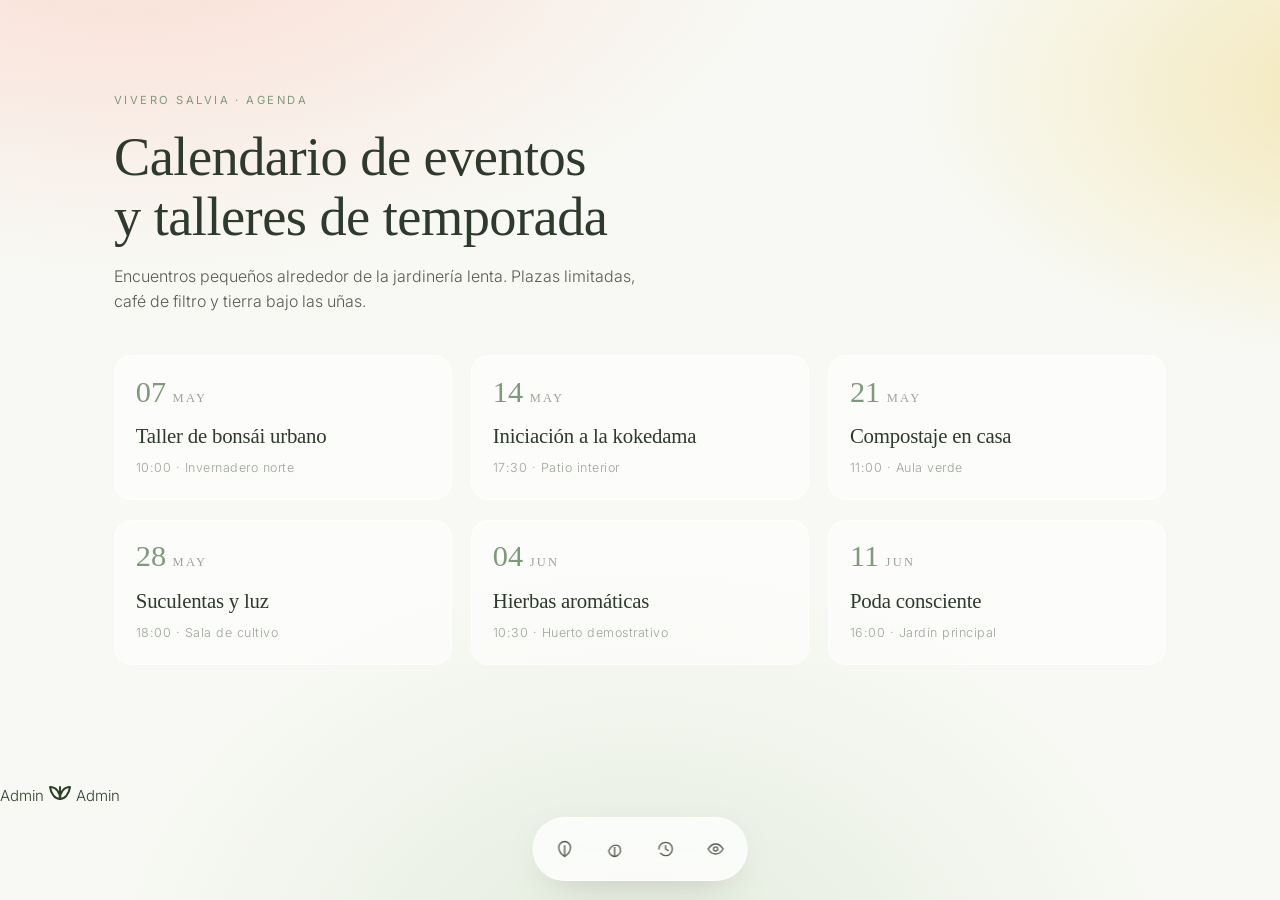
==== commit 3fcd9210: "elegi cambio" ====
--- a/index.html
+++ b/index.html
@@ -7,7 +7,7 @@
 <link rel="preconnect" href="https://fonts.googleapis.com">
 <link rel="preconnect" href="https://fonts.gstatic.com" crossorigin>
 <link href="https://fonts.googleapis.com/css2?family=Cormorant+Garamond:wght@400;500;600&family=Inter:wght@300;400;500&display=swap" rel="stylesheet">
-<link rel="stylesheet" href="style (1).css" />
+<link rel="stylesheet" href="styles.css" />
 </head>
 <body>
 <main class="wrap section">
@@ -71,5 +71,13 @@
   </a>
 </nav>
 <script src="app.js"></script>
+  <span>Admin</span>
+</a>
+<a href="dashboard.html" class="floating-btn" aria-label="Ir al panel de administración">
+  <svg width="24" height="24" viewBox="0 0 24 24" fill="none" stroke="currentColor" stroke-width="2" stroke-linecap="round" stroke-linejoin="round">
+    <path d="M12 22c0-7 4-12 10-12-1 7-5 12-10 12Z"/><path d="M12 22C12 15 8 10 2 10c1 7 5 12 10 12Z"/><path d="M12 22V10"/>
+  </svg>
+  <span>Admin</span>
+</a>
 </body>
 </html>
--- a/styles.css
+++ b/styles.css
@@ -0,0 +1,326 @@
+/* Vivero Salvia · estilos */
+*{box-sizing:border-box;margin:0;padding:0}
+html,body{background:#f4efe6;color:#3a3a32;font-family:'Inter',system-ui,sans-serif;font-weight:300;-webkit-font-smoothing:antialiased}
+a{color:inherit;text-decoration:none}
+img{max-width:100%;display:block}
+
+.wrap{max-width:1100px;margin:0 auto;padding:0 1.5rem}
+.section{padding:3rem 1.5rem 7rem}
+
+/* Hero */
+.hero{padding:2.5rem 0 2.5rem;text-align:left;max-width:760px}
+.eyebrow{display:inline-block;font-size:.7rem;letter-spacing:.22em;text-transform:uppercase;color:#7d9a7a;margin-bottom:1.2rem;font-weight:400}
+.hero h1{font-family:'Cormorant Garamond',serif;font-weight:500;font-size:clamp(2rem,4.5vw,3.4rem);line-height:1.1;letter-spacing:-.01em;color:#2d3a2c;margin-bottom:1rem}
+.hero .lead{font-size:1rem;line-height:1.6;color:#5a5a52;max-width:540px}
+
+/* Glass card */
+.glass{background:rgba(255,255,255,.55);backdrop-filter:blur(8px);-webkit-backdrop-filter:blur(8px);border:1px solid rgba(255,255,255,.7);border-radius:18px;box-shadow:0 6px 30px -18px rgba(60,70,50,.25)}
+
+/* Calendario */
+.cal-grid{display:grid;grid-template-columns:repeat(auto-fill,minmax(260px,1fr));gap:1.2rem}
+.event{background:rgba(255,255,255,.55);border:1px solid rgba(255,255,255,.7);border-radius:18px;padding:1.3rem;transition:transform .35s ease,box-shadow .35s ease}
+.event:hover{transform:translateY(-3px);box-shadow:0 12px 30px -18px rgba(60,70,50,.3)}
+.event .date{display:inline-flex;align-items:baseline;gap:.4rem;color:#7d9a7a;font-family:'Cormorant Garamond',serif;margin-bottom:.6rem}
+.event .date .d{font-size:1.9rem;font-weight:500;line-height:1}
+.event .date .m{font-size:.78rem;letter-spacing:.18em;text-transform:uppercase;color:#9aa599}
+.event h3{font-family:'Cormorant Garamond',serif;font-weight:500;font-size:1.3rem;color:#2d3a2c;margin:.2rem 0 .3rem}
+.event small{color:#9aa599;font-size:.78rem;letter-spacing:.04em}
+
+/* Galería */
+.gal{display:grid;grid-template-columns:repeat(auto-fill,minmax(240px,1fr));gap:1.2rem}
+.plant{background:rgba(255,255,255,.55);border:1px solid rgba(255,255,255,.7);border-radius:18px;overflow:hidden;display:flex;flex-direction:column;transition:transform .35s ease,box-shadow .35s ease}
+.plant:hover{transform:translateY(-3px);box-shadow:0 12px 30px -18px rgba(60,70,50,.3)}
+.plant .img{aspect-ratio:1/1;background:#eee6d6;display:flex;align-items:center;justify-content:center;border-radius:18px 18px 0 0}
+.plant.coral .img{background:#f3d9d2}
+.plant.crema .img{background:#f1e8c9}
+.plant .body{padding:1.1rem 1.2rem 1.3rem}
+.plant h3{font-family:'Cormorant Garamond',serif;font-weight:500;font-size:1.2rem;color:#2d3a2c;margin-bottom:.15rem}
+.plant .lat{display:block;font-style:italic;color:#9aa599;font-size:.78rem;margin-bottom:.5rem}
+.plant .meta{display:flex;justify-content:space-between;align-items:center;padding-top:.7rem;border-top:1px solid rgba(0,0,0,.06)}
+.plant .price{font-family:'Cormorant Garamond',serif;font-size:1.15rem;color:#7d9a7a}
+.plant .care{font-size:.7rem;letter-spacing:.14em;text-transform:uppercase;color:#9aa599}
+
+/* Historial */
+.log{padding:.4rem 0;display:flex;flex-direction:column}
+.log-item{display:grid;grid-template-columns:140px 1fr auto;gap:1rem;align-items:center;padding:1rem 1.4rem;border-bottom:1px solid rgba(0,0,0,.06)}
+.log-item:last-child{border-bottom:none}
+.log-item time{font-family:'Cormorant Garamond',serif;color:#7d9a7a;font-size:.95rem;letter-spacing:.02em}
+.log-item .desc{display:flex;flex-direction:column;gap:.2rem}
+.log-item .desc strong{font-weight:500;color:#2d3a2c;font-family:'Inter',sans-serif;font-size:.95rem}
+.log-item .desc span{color:#9aa599;font-size:.8rem}
+.tag{font-size:.68rem;letter-spacing:.18em;text-transform:uppercase;padding:.35rem .7rem;border-radius:999px;background:rgba(0,0,0,.06);color:#5a5a52}
+.tag.in{background:#e1ecdc;color:#4f6a4a}
+.tag.out{background:#f3d9d2;color:#a85e4d}
+
+@media (max-width:560px){
+  .log-item{grid-template-columns:1fr auto;gap:.4rem}
+  .log-item time{grid-column:1/-1;font-size:.82rem}
+}
+
+/* Navegación inferior */
+.nav{position:fixed;bottom:1.2rem;left:50%;transform:translateX(-50%);display:flex;gap:.4rem;background:rgba(255,255,255,.75);backdrop-filter:blur(12px);-webkit-backdrop-filter:blur(12px);border:1px solid rgba(255,255,255,.8);padding:.55rem;border-radius:999px;box-shadow:0 12px 40px -18px rgba(60,70,50,.35);z-index:50}
+.nav a{position:relative;width:44px;height:44px;display:flex;align-items:center;justify-content:center;border-radius:50%;color:#5a5a52;transition:background .25s ease,color .25s ease}
+.nav a:hover{background:#e1ecdc;color:#3d4a3a}
+.nav a svg{width:20px;height:20px}
+.nav .tip{position:absolute;bottom:calc(100% + 8px);left:50%;transform:translateX(-50%);background:#2d3a2c;color:#f4efe6;font-size:.68rem;letter-spacing:.12em;text-transform:uppercase;padding:.3rem .6rem;border-radius:6px;opacity:0;pointer-events:none;transition:opacity .2s ease;white-space:nowrap}
+.nav a:hover .tip{opacity:1}                          
+
+:root{ 
+  --sage-50:#f1f5ef;
+  --sage-100:#e3ecdd;
+  --sage-200:#c8d8bf;
+  --sage-300:#a9bf9d;
+  --sage-500:#7a9b6e;
+  --sage-700:#4f6b48;
+  --sage-900:#2e3f2a;
+  --cream:#fdfaf2;
+  --cream-2:#f7f1e1;
+  --yellow:#f3e6b3;
+  --coral:#f5b7a8;
+  --coral-soft:#fadcd2;
+  --bg:#f8f9f4;
+  --glass:rgba(255,255,255,0.55);
+  --glass-strong:rgba(255,255,255,0.75);
+  --border:rgba(122,155,110,0.18);
+  --shadow:0 8px 30px rgba(46,63,42,0.08);
+  --radius:18px;
+  --serif:'Cormorant Garamond', 'Playfair Display', Georgia, serif;
+  --sans:'Inter', system-ui, -apple-system, 'Segoe UI', sans-serif;
+}
+
+*{box-sizing:border-box;margin:0;padding:0}
+html,body{height:100%}
+body{
+  font-family:var(--sans);
+  color:var(--sage-900);
+  background:
+    radial-gradient(1100px 600px at 10% -10%, var(--coral-soft) 0%, transparent 60%),
+    radial-gradient(900px 500px at 110% 10%, var(--yellow) 0%, transparent 55%),
+    radial-gradient(900px 700px at 50% 110%, var(--sage-100) 0%, transparent 60%),
+    var(--bg);
+  background-attachment:fixed;
+  min-height:100vh;
+  padding-bottom:180px;
+  -webkit-font-smoothing:antialiased;
+  font-size:15px;
+  line-height:1.5;
+}
+
+h1,h2,h3,h4{font-family:var(--serif);font-weight:500;color:var(--sage-900);letter-spacing:-0.01em}
+h1{font-size:2.4rem;line-height:1.1}
+h2{font-size:1.6rem}
+h3{font-size:1.2rem;font-family:var(--sans);font-weight:600}
+
+.container{max-width:1180px;margin:0 auto;padding:32px 24px 24px}
+
+/* Header */
+.app-header{
+  display:flex;align-items:center;justify-content:space-between;
+  padding:18px 28px;
+  background:var(--glass);
+  backdrop-filter:blur(18px) saturate(140%);
+  -webkit-backdrop-filter:blur(18px) saturate(140%);
+  border:1px solid var(--border);
+  border-radius:var(--radius);
+  box-shadow:var(--shadow);
+  margin-bottom:28px;
+}
+.brand{display:flex;align-items:center;gap:12px}
+.brand-mark{
+  width:42px;height:42px;border-radius:14px;
+  background:linear-gradient(135deg,var(--sage-300),var(--sage-500));
+  display:grid;place-items:center;color:#fff;
+  box-shadow:inset 0 -6px 14px rgba(0,0,0,0.08);
+}
+.brand-name{font-family:var(--serif);font-size:1.35rem;line-height:1}
+.brand-sub{font-size:0.72rem;text-transform:uppercase;letter-spacing:0.18em;color:var(--sage-700);opacity:.8}
+.header-meta{display:flex;align-items:center;gap:14px;color:var(--sage-700);font-size:.85rem}
+.header-meta .dot{width:8px;height:8px;border-radius:50%;background:var(--sage-500);box-shadow:0 0 0 4px rgba(122,155,110,.18)}
+
+/* Page intro */
+.page-intro{margin-bottom:24px}
+.page-intro p{color:var(--sage-700);max-width:640px;margin-top:6px}
+
+/* Glass panels */
+.panel{
+  background:var(--glass-strong);
+  backdrop-filter:blur(16px) saturate(135%);
+  -webkit-backdrop-filter:blur(16px) saturate(135%);
+  border:1px solid var(--border);
+  border-radius:var(--radius);
+  box-shadow:var(--shadow);
+  padding:22px;
+}
+
+/* Dashboard */
+.metrics{display:grid;grid-template-columns:repeat(4,1fr);gap:18px;margin-bottom:22px}
+.metric{padding:20px;border-radius:var(--radius);background:var(--glass-strong);border:1px solid var(--border);backdrop-filter:blur(14px);box-shadow:var(--shadow);position:relative;overflow:hidden}
+.metric .label{font-size:.78rem;text-transform:uppercase;letter-spacing:.14em;color:var(--sage-700)}
+.metric .value{font-family:var(--serif);font-size:2rem;margin-top:6px}
+.metric .delta{font-size:.78rem;color:var(--sage-700);margin-top:4px}
+.metric .delta.up{color:#5b7a3f}
+.metric .delta.down{color:#b15f4f}
+.metric .ico{position:absolute;top:16px;right:16px;opacity:.55}
+
+.tag{
+  display:inline-flex;align-items:center;gap:6px;
+  padding:4px 10px;border-radius:999px;font-size:.72rem;
+  background:var(--sage-100);color:var(--sage-700);border:1px solid var(--border);
+}
+.tag.coral{background:var(--coral-soft);color:#9a4a3b}
+.tag.cream{background:var(--cream-2);color:#8a6a2e}
+
+.grid-2{display:grid;grid-template-columns:1.4fr 1fr;gap:18px}
+
+/* Bars / Chart */
+.bars{display:flex;align-items:flex-end;gap:14px;height:200px;padding:12px 4px 0}
+.bar{flex:1;background:linear-gradient(180deg,var(--sage-300),var(--sage-500));border-radius:10px 10px 4px 4px;position:relative;min-height:14px;transition:transform .3s}
+.bar:hover{transform:translateY(-3px)}
+.bar.coral{background:linear-gradient(180deg,var(--coral),#e89888)}
+.bar.cream{background:linear-gradient(180deg,var(--yellow),#e6cf7a)}
+.bar-labels{display:flex;gap:14px;margin-top:8px;color:var(--sage-700);font-size:.72rem}
+.bar-labels span{flex:1;text-align:center}
+
+/* Activity list */
+.activity{display:flex;flex-direction:column;gap:12px;margin-top:12px}
+.activity-item{display:flex;gap:12px;align-items:flex-start;padding:12px;border-radius:14px;background:rgba(255,255,255,.55);border:1px solid var(--border)}
+.activity-item .ai-icon{width:34px;height:34px;border-radius:10px;background:var(--sage-100);display:grid;place-items:center;flex-shrink:0;color:var(--sage-700)}
+.activity-item .ai-text{font-size:.88rem}
+.activity-item .ai-time{font-size:.72rem;color:var(--sage-700);opacity:.8}
+
+/* Table */
+.toolbar{display:flex;justify-content:space-between;align-items:center;gap:12px;margin-bottom:14px;flex-wrap:wrap}
+.search{
+  display:flex;align-items:center;gap:8px;
+  background:rgba(255,255,255,.7);border:1px solid var(--border);
+  padding:9px 14px;border-radius:12px;min-width:260px;
+}
+.search input{border:none;outline:none;background:transparent;font:inherit;color:var(--sage-900);width:100%}
+.btn{
+  display:inline-flex;align-items:center;gap:8px;
+  padding:10px 16px;border-radius:12px;border:1px solid var(--border);
+  background:var(--glass-strong);color:var(--sage-900);
+  cursor:pointer;font:inherit;font-weight:500;transition:all .2s;
+}
+.btn:hover{background:var(--sage-100)}
+.btn.primary{background:linear-gradient(135deg,var(--sage-500),var(--sage-700));color:#fff;border-color:transparent}
+.btn.primary:hover{filter:brightness(1.05)}
+.btn.ghost{background:transparent}
+
+table.stock{width:100%;border-collapse:separate;border-spacing:0}
+table.stock th,table.stock td{padding:14px 16px;text-align:left;font-size:.9rem}
+table.stock thead th{font-size:.72rem;letter-spacing:.14em;text-transform:uppercase;color:var(--sage-700);font-weight:500;border-bottom:1px solid var(--border)}
+table.stock tbody tr{transition:background .2s}
+table.stock tbody tr:hover{background:rgba(255,255,255,.6)}
+table.stock tbody td{border-bottom:1px solid rgba(122,155,110,.1)}
+.thumb{width:40px;height:40px;border-radius:12px;background:linear-gradient(135deg,var(--sage-100),var(--sage-300));display:inline-grid;place-items:center;color:var(--sage-700);margin-right:10px;vertical-align:middle}
+.row-name{display:flex;align-items:center}
+
+/* Profile */
+.profile-grid{display:grid;grid-template-columns:1fr 1.4fr;gap:22px}
+.plant-hero{
+  border-radius:var(--radius);
+  height:340px;
+  background:
+    radial-gradient(circle at 30% 30%, rgba(255,255,255,.6), transparent 60%),
+    linear-gradient(135deg,var(--sage-200),var(--sage-500));
+  display:grid;place-items:center;color:#fff;
+  box-shadow:var(--shadow);
+  position:relative;overflow:hidden;
+}
+.plant-hero::after{
+  content:"";position:absolute;inset:0;
+  background:radial-gradient(circle at 70% 80%, rgba(245,183,168,.35), transparent 55%);
+}
+.plant-hero svg{position:relative;z-index:1;filter:drop-shadow(0 8px 18px rgba(0,0,0,.15))}
+
+.detail-list{display:grid;grid-template-columns:1fr 1fr;gap:14px;margin-top:18px}
+.detail-list .field{padding:14px;border-radius:14px;background:rgba(255,255,255,.55);border:1px solid var(--border)}
+.detail-list .field .k{font-size:.72rem;text-transform:uppercase;letter-spacing:.14em;color:var(--sage-700)}
+.detail-list .field .v{font-family:var(--serif);font-size:1.2rem;margin-top:4px}
+
+.care-grid{display:grid;grid-template-columns:repeat(2,1fr);gap:14px;margin-top:14px}
+.care{padding:16px;border-radius:14px;background:rgba(255,255,255,.55);border:1px solid var(--border);display:flex;gap:12px;align-items:flex-start}
+.care .ic{width:38px;height:38px;border-radius:12px;background:var(--sage-100);display:grid;place-items:center;color:var(--sage-700);flex-shrink:0}
+.care h4{font-family:var(--sans);font-size:.78rem;text-transform:uppercase;letter-spacing:.14em;color:var(--sage-700);margin-bottom:4px;font-weight:600}
+.care p{font-size:.88rem;color:var(--sage-900)}
+
+/* Config */
+.settings{display:grid;grid-template-columns:240px 1fr;gap:22px}
+.settings-nav{display:flex;flex-direction:column;gap:6px}
+.settings-nav a{
+  padding:12px 14px;border-radius:12px;color:var(--sage-700);
+  text-decoration:none;font-size:.9rem;border:1px solid transparent;
+  display:flex;align-items:center;gap:10px;transition:all .2s;
+}
+.settings-nav a:hover{background:rgba(255,255,255,.5)}
+.settings-nav a.active{background:var(--glass-strong);border-color:var(--border);color:var(--sage-900);box-shadow:var(--shadow)}
+
+.setting-row{display:flex;justify-content:space-between;align-items:center;padding:18px 0;border-bottom:1px solid rgba(122,155,110,.12);gap:16px}
+.setting-row:last-child{border-bottom:none}
+.setting-row .info h4{font-size:.95rem;font-weight:600}
+.setting-row .info p{font-size:.82rem;color:var(--sage-700);margin-top:2px}
+
+/* Switch */
+.switch{position:relative;width:46px;height:26px;flex-shrink:0}
+.switch input{opacity:0;width:0;height:0}
+.slider{position:absolute;inset:0;background:var(--sage-100);border:1px solid var(--border);border-radius:999px;cursor:pointer;transition:.3s}
+.slider::before{content:"";position:absolute;height:18px;width:18px;left:3px;top:3px;background:#fff;border-radius:50%;transition:.3s;box-shadow:0 2px 4px rgba(0,0,0,.15)}
+.switch input:checked + .slider{background:linear-gradient(135deg,var(--sage-300),var(--sage-500))}
+.switch input:checked + .slider::before{transform:translateX(20px)}
+
+.input,select.input{
+  background:rgba(255,255,255,.7);border:1px solid var(--border);
+  border-radius:10px;padding:9px 12px;font:inherit;color:var(--sage-900);
+  outline:none;min-width:160px;
+}
+.input:focus{border-color:var(--sage-500)}
+
+/* Bottom Nav */
+.bottom-nav{
+  position:fixed;left:50%;bottom:6px;transform:translateX(-50%);
+  display:flex;gap:6px;
+  background:rgba(255,255,255,0.65);
+  backdrop-filter:blur(22px) saturate(160%);
+  -webkit-backdrop-filter:blur(22px) saturate(160%);
+  border:1px solid var(--border);
+  border-radius:24px;
+  padding:8px;
+  box-shadow:0 14px 40px rgba(46,63,42,0.18);
+  z-index:50;
+}
+.bottom-nav a{
+  display:flex;flex-direction:column;align-items:center;gap:2px;
+  padding:10px 18px;border-radius:18px;text-decoration:none;
+  color:var(--sage-700);font-size:.7rem;font-weight:500;letter-spacing:.04em;
+  transition:all .25s ease;min-width:74px;
+}
+.bottom-nav a svg{transition:transform .25s}
+.bottom-nav a:hover{color:var(--sage-900)}
+.bottom-nav a:hover svg{transform:translateY(-2px)}
+.bottom-nav a.active{
+  background:linear-gradient(135deg,var(--sage-300),var(--sage-500));
+  color:#fff;
+  box-shadow:inset 0 -4px 10px rgba(0,0,0,.08), 0 6px 16px rgba(122,155,110,.35);
+}
+
+/* Responsive */
+@media (max-width: 960px){
+  .metrics{grid-template-columns:repeat(2,1fr)}
+  .grid-2{grid-template-columns:1fr}
+  .profile-grid{grid-template-columns:1fr}
+  .settings{grid-template-columns:1fr}
+  .settings-nav{flex-direction:row;overflow-x:auto;padding-bottom:6px}
+  .settings-nav a{flex-shrink:0}
+  h1{font-size:2rem}
+}
+@media (max-width: 560px){
+  .metrics{grid-template-columns:1fr 1fr}
+  .care-grid,.detail-list{grid-template-columns:1fr}
+  .container{padding:20px 16px}
+  .app-header{padding:14px 18px;flex-direction:column;gap:12px;align-items:flex-start}
+  .bottom-nav a{padding:8px 12px;min-width:60px;font-size:.65rem}
+  table.stock{font-size:.82rem}
+  table.stock th,table.stock td{padding:10px 8px}
+}
+
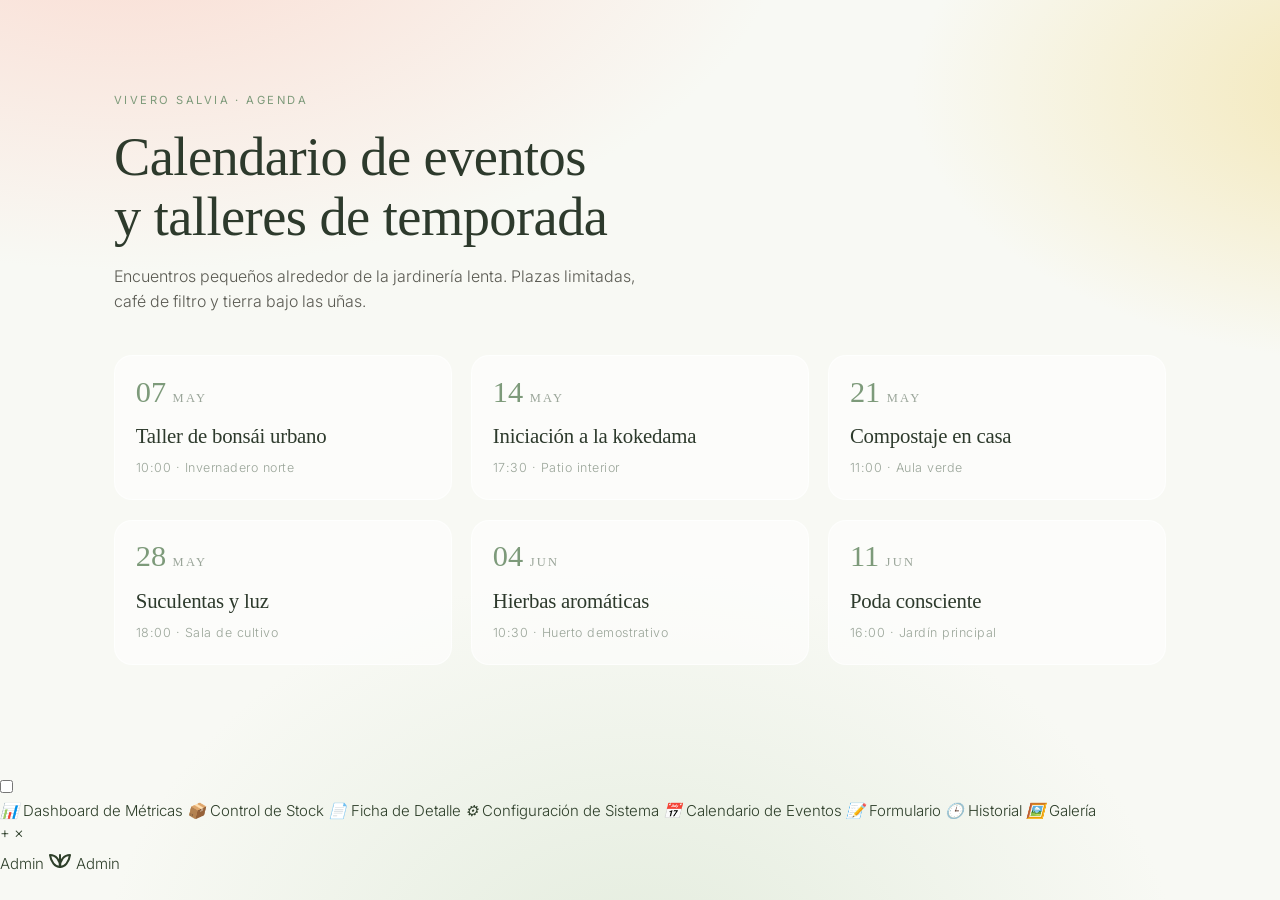
==== commit 1811ac9e: "botones nuevos" ====
--- a/index.html
+++ b/index.html
@@ -52,24 +52,27 @@
 </main>
 
 <!--#NAV-->
-<nav class="nav" aria-label="Navegación principal">
-  <a href="index.html" aria-label="Calendario">
-    <span class="tip">Calendario</span>
-    <svg viewBox="0 0 24 24" fill="none" stroke="currentColor" stroke-width="1.6" stroke-linecap="round" stroke-linejoin="round"><path d="M12 21c-5-3-7-7-7-11a7 7 0 0114 0c0 4-2 8-7 11z"/><path d="M12 21V8"/></svg>
-  </a>
-  <a href="reservas.html" aria-label="Reservas">
-    <span class="tip">Reservas</span>
-    <svg viewBox="0 0 24 24" fill="none" stroke="currentColor" stroke-width="1.6" stroke-linecap="round" stroke-linejoin="round"><path d="M5 14c4-9 14-9 14 0 0 4-4 7-7 7s-7-3-7-7z"/><path d="M12 21V10"/></svg>
-  </a>
-  <a href="historial.html" aria-label="Historial">
-    <span class="tip">Historial</span>
-    <svg viewBox="0 0 24 24" fill="none" stroke="currentColor" stroke-width="1.6" stroke-linecap="round" stroke-linejoin="round"><path d="M4 12c0-5 4-8 8-8s8 3 8 8-4 8-8 8c-3 0-5-2-6-3"/><path d="M12 8v4l3 2"/></svg>
-  </a>
-  <a href="galeria.html" aria-label="Galería">
-    <span class="tip">Galería</span>
-    <svg viewBox="0 0 24 24" fill="none" stroke="currentColor" stroke-width="1.6" stroke-linecap="round" stroke-linejoin="round"><path d="M3 12c5-8 13-8 18 0-5 8-13 8-18 0z"/><circle cx="12" cy="12" r="2.5"/></svg>
-  </a>
-</nav>
+<div class="admin-menu-wrapper">
+  <input type="checkbox" id="menu-toggle" class="menu-checkbox">
+  
+  <!-- Lista de opciones (en orden del primero al último) -->
+  <div class="admin-options">
+    <a href="dashboard.html" class="option-item"><i>📊</i> Dashboard de Métricas</a>
+    <a href="stock.html" class="option-item"><i>📦</i> Control de Stock</a>
+    <a href="detalle.html" class="option-item"><i>📄</i> Ficha de Detalle</a>
+    <a href="config.html" class="option-item"><i>⚙️</i> Configuración de Sistema</a>
+    <a href="calendario.html" class="option-item"><i>📅</i> Calendario de Eventos</a>
+    <a href="formulario.html" class="option-item"><i>📝</i> Formulario</a>
+    <a href="historial.html" class="option-item"><i>🕒</i> Historial</a>
+    <a href="galeria.html" class="option-item"><i>🖼️</i> Galería</a>
+  </div>
+
+  <!-- Botón principal que abre el menú -->
+  <label for="menu-toggle" class="main-fob">
+    <span class="icon-open">+</span>
+    <span class="icon-close">×</span>
+  </label>
+</div>
 <script src="app.js"></script>
   <span>Admin</span>
 </a>
